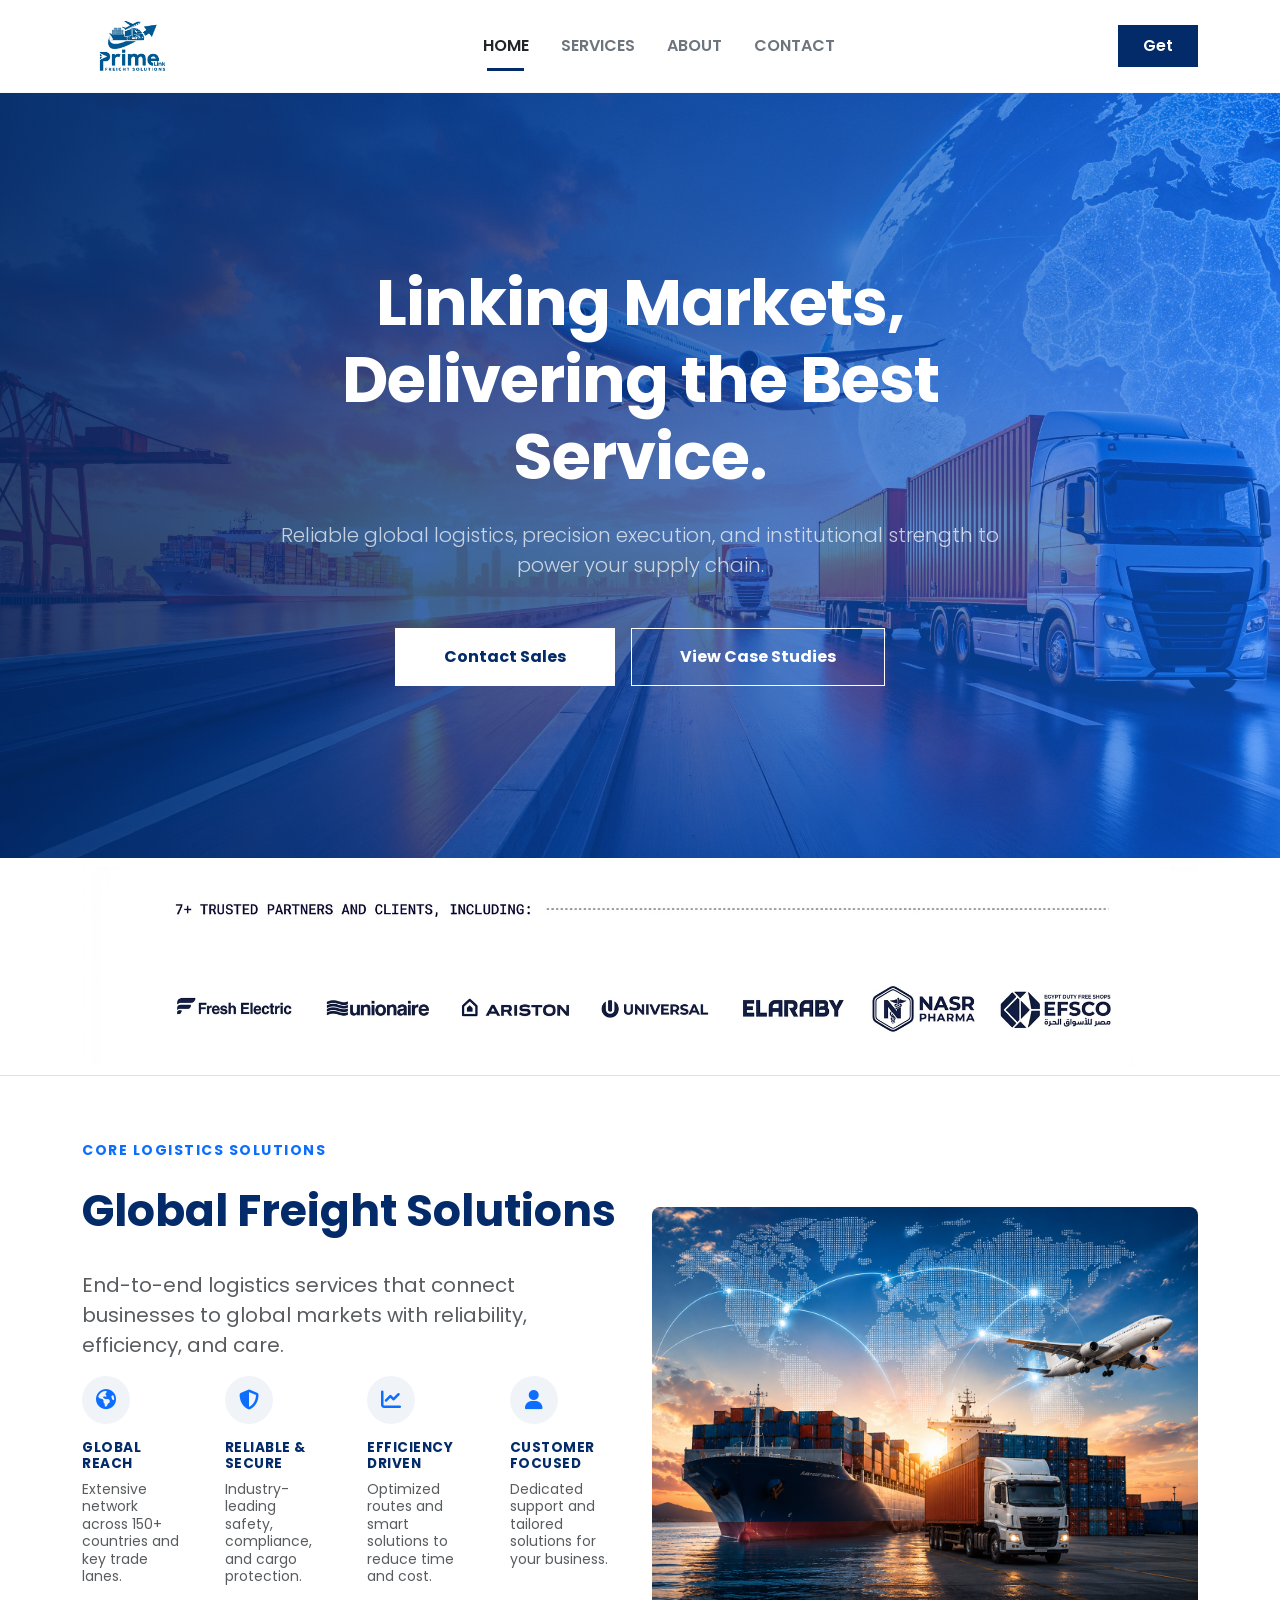
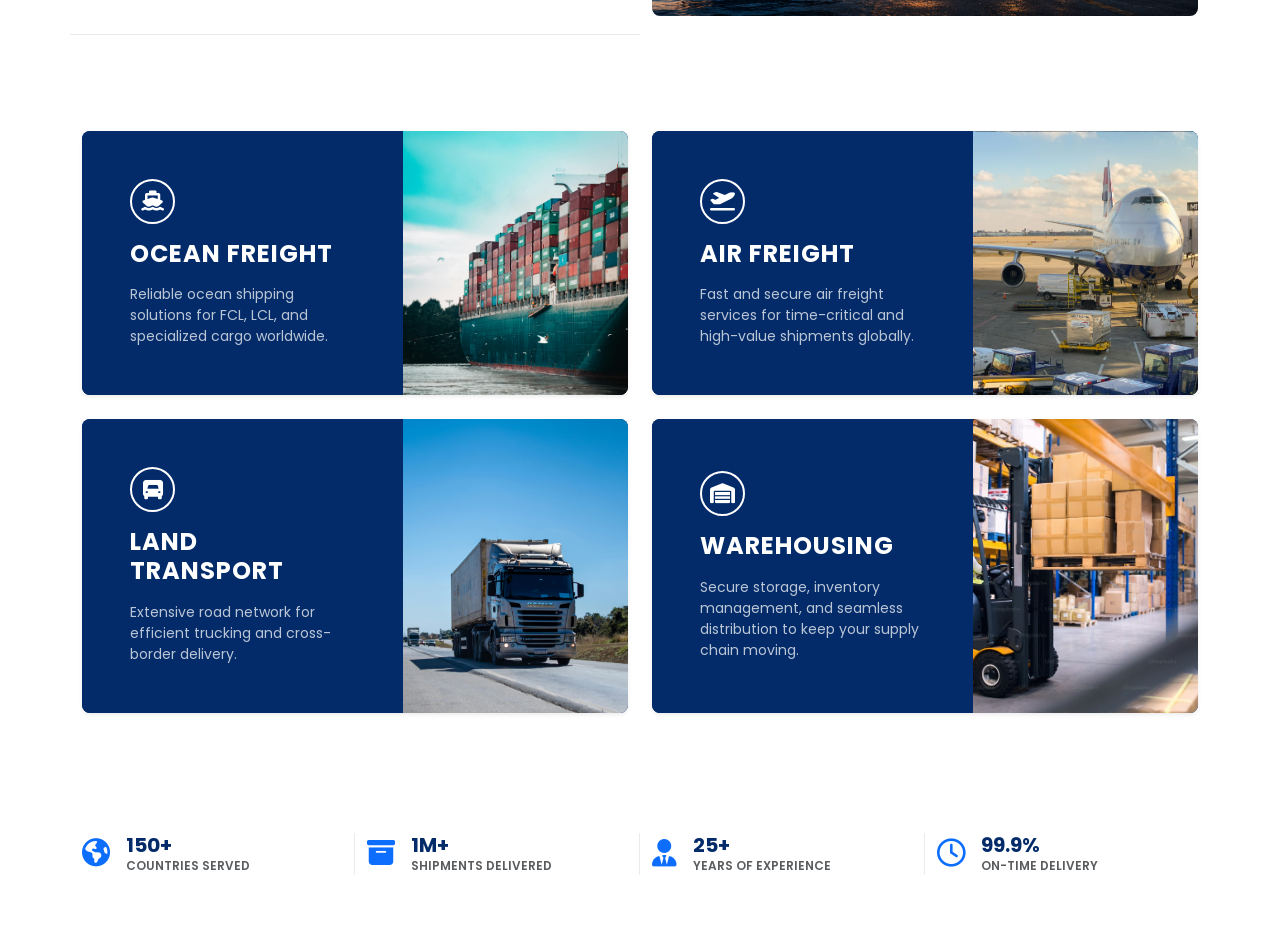
==== en/index.html @ d00c3ffa "Initial commit - completed contact form integration" ====
<!doctype html>
<html lang="en">
  <head>
    <!-- 
    =======================================================================
    * PROJECT:     Professional Multi-page Portfolio
    * VERSION:     1.0.0
    * AUTHOR:      Mostafa
    * DESCRIPTION: Home Page (English Version) with Multilingual Setup
    =======================================================================
    -->
    <meta charset="UTF-8" />
    <meta name="viewport" content="width=device-width, initial-scale=1.0" />
    <title>Portfolio | Home</title>

    <!-- THIRD-PARTY CORE CSS STYLESHEETS -->
    <!-- Google Fonts: Poppins (Clean Sans-Serif Typography) -->
    <link
      href="https://fonts.googleapis.com/css2?family=Poppins:wght@300;400;600;700&display=swap"
      rel="stylesheet"
    />
    <!-- Font Awesome Icons (Scalable Vector Icons) -->
    <link
      rel="stylesheet"
      href="https://cdnjs.cloudflare.com/ajax/libs/font-awesome/6.5.1/css/all.min.css"
    />
    <!-- Bootstrap 5 Compiled CSS (Local Production File) -->
    <link rel="stylesheet" href="../css/bootstrap.min.css" />

    <!-- CUSTOM USER-DEFINED STYLESHEETS -->
    <!-- Primary Global Stylesheet (LTR Layouts) -->
    <link rel="stylesheet" href="../css/style.css" />

    <!-- PAGE-SPECIFIC CRITICAL INLINE STYLES -->
    <style>
      body {
        font-family: "Poppins", sans-serif;
        background-color: #f8f9fa;
      }
    </style>
  </head>
  <body>
    <!-- ==========================================
         START: GLOBAL NAVIGATION BAR
         Features: Sticky-top, Responsive, Dark Theme
         ========================================== -->
    <nav
      class="navbar navbar-expand-lg navbar-light bg-white sticky-top py-3 border-bottom border-light"
    >
      <div class="container">
        <a
          class="navbar-brand fw-bold text-dark d-flex align-items-center"
          href="index.html"
        >
          <img
            src="../assets/images/Logo RGB.jpg.jpeg"
            alt=""
            class="img-fluid"
            style="height: 50px"
          />
        </a>

        <button
          class="navbar-toggler"
          type="button"
          data-bs-toggle="collapse"
          data-bs-target="#mainNavbar"
          aria-controls="mainNavbar"
          aria-expanded="false"
          aria-label="Toggle navigation"
        >
          <span class="navbar-toggler-icon"></span>
        </button>

        <div class="collapse navbar-collapse" id="mainNavbar">
          <ul class="navbar-nav mx-auto mb-2 mb-lg-0 gap-lg-3">
            <li class="nav-item">
              <a
                class="nav-link active fw-semibold text-uppercase text-dark position-relative"
                href="index.html"
                >Home</a
              >
            </li>
            <li class="nav-item">
              <a
                class="nav-link fw-semibold text-uppercase text-secondary"
                href="services.html"
                >Services</a
              >
            </li>
            <li class="nav-item">
              <a
                class="nav-link fw-semibold text-uppercase text-secondary"
                href="about.html"
                >About</a
              >
            </li>
            <li class="nav-item">
              <a
                class="nav-link fw-semibold text-uppercase text-secondary"
                href="contact.html"
                >Contact</a
              >
            </li>
          </ul>
          <div class="d-flex">
            <a
              href="contact.html"
              class="btn btn-primary-dark px-4 py-2 rounded-0 text-white fw-semibold"
              >Get</a
            >
          </div>
        </div>
      </div>
    </nav>
    <header
      class="hero-banner d-flex align-items-center text-center text-white position-relative"
    >
      <div
        class="hero-overlay position-absolute top-0 start-0 w-100 h-100"
      ></div>

      <div class="container position-relative z-1">
        <div class="row justify-content-center">
          <div class="col-xl-9 col-lg-10">
            <h1 class="display-3 fw-bold tracking-tight mb-4 text-white">
              Linking Markets,<br />Delivering the Best Service.
            </h1>
            <p class="lead mb-5 px-md-5 text-light opacity-75 fs-5">
              Reliable global logistics, precision execution, and institutional
              strength to power your supply chain.
            </p>
            <div class="d-flex justify-content-center gap-3 flex-wrap">
              <a
                href="contact.html"
                class="btn btn-white px-5 py-3 rounded-0 fw-bold"
                >Contact Sales</a
              >
              <a
                href="services.html"
                class="btn btn-outline-white px-5 py-3 rounded-0 fw-bold"
                >View Case Studies</a
              >
            </div>
          </div>
        </div>
      </div>
    </header>

    <!-- ==========================================
         END: GLOBAL NAVIGATION BAR
         ========================================== -->

    <!-- ==========================================
         START: HERO MAIN SECTION
         Placeholder for Hero Banner Configuration
         ========================================== -->
    <section class="stats-section bg-white py-2 border-bottom">
      <div class="container text-center">
        <img src="../assets/images/partners.png" alt="" class="img-fluid" />
      </div>
    </section>

    <!-- ==========================================
         END: HERO MAIN SECTION
         ========================================== -->

    <!-- ==========================================
         START: CORE SERVICES HIGHLIGHT SECTION
         Structure: Icon + Title + Description
        ========================================== -->

    <section class="services-section py-5 bg-white">
      <div class="container py-3">
        <div class="row align-items-center g-4 mb-5">
          <div class="col-lg-6">
            <div class="row g-3 mb-3">
              <span
                class="text-primary fw-bold text-uppercase tracking-wider small d-block mb-2"
                style="letter-spacing: 1.5px"
                >Core Logistics Solutions</span
              >
              <h2
                class="display-5 fw-bold text-dark-blue mb-3"
                style="font-size: 2.75rem"
              >
                Global Freight Solutions
              </h2>
              <p class="text-muted mb-0 fs-5 lh-base" style="max-width: 90%">
                End-to-end logistics services that connect businesses to global
                markets with reliability, efficiency, and care.
              </p>
            </div>
            <div class="row g-4 mb-5 pb-5 border-bottom border-light-subtle">
              <div class="col-xl-3 col-md-6">
                <div
                  class="feature-item d-flex flex-column align-items-center text-center align-items-sm-start text-sm-start pe-xl-3"
                >
                  <div
                    class="feature-icon-wrap mb-3 d-flex align-items-center justify-content-center rounded-circle bg-light-blue"
                  >
                    <i class="fa-solid fa-earth-americas text-primary fs-5"></i>
                  </div>
                  <h6
                    class="fw-bold text-dark-blue text-uppercase mb-2"
                    style="letter-spacing: 0.5px; font-size: 0.85rem"
                  >
                    Global Reach
                  </h6>
                  <p class="text-muted small mb-0 lh-sm">
                    Extensive network across 150+ countries and key trade lanes.
                  </p>
                </div>
              </div>
              <div class="col-xl-3 col-md-6">
                <div
                  class="feature-item d-flex flex-column align-items-center text-center align-items-sm-start text-sm-start pe-xl-3"
                >
                  <div
                    class="feature-icon-wrap mb-3 d-flex align-items-center justify-content-center rounded-circle bg-light-blue"
                  >
                    <i class="fa-solid fa-shield-halved text-primary fs-5"></i>
                  </div>
                  <h6
                    class="fw-bold text-dark-blue text-uppercase mb-2"
                    style="letter-spacing: 0.5px; font-size: 0.85rem"
                  >
                    Reliable & Secure
                  </h6>
                  <p class="text-muted small mb-0 lh-sm">
                    Industry-leading safety, compliance, and cargo protection.
                  </p>
                </div>
              </div>
              <div class="col-xl-3 col-md-6">
                <div
                  class="feature-item d-flex flex-column align-items-center text-center align-items-sm-start text-sm-start pe-xl-3"
                >
                  <div
                    class="feature-icon-wrap mb-3 d-flex align-items-center justify-content-center rounded-circle bg-light-blue"
                  >
                    <i class="fa-solid fa-chart-line text-primary fs-5"></i>
                  </div>
                  <h6
                    class="fw-bold text-dark-blue text-uppercase mb-2"
                    style="letter-spacing: 0.5px; font-size: 0.85rem"
                  >
                    Efficiency Driven
                  </h6>
                  <p class="text-muted small mb-0 lh-sm">
                    Optimized routes and smart solutions to reduce time and
                    cost.
                  </p>
                </div>
              </div>
              <div class="col-xl-3 col-md-6">
                <div
                  class="feature-item d-flex flex-column align-items-center text-center align-items-sm-start text-sm-start"
                >
                  <div
                    class="feature-icon-wrap mb-3 d-flex align-items-center justify-content-center rounded-circle bg-light-blue"
                  >
                    <i class="fa-solid fa-user text-primary fs-5"></i>
                  </div>
                  <h6
                    class="fw-bold text-dark-blue text-uppercase mb-2"
                    style="letter-spacing: 0.5px; font-size: 0.85rem"
                  >
                    Customer Focused
                  </h6>
                  <p class="text-muted small mb-0 lh-sm">
                    Dedicated support and tailored solutions for your business.
                  </p>
                </div>
              </div>
            </div>
          </div>
          <div class="col-lg-6">
            <div class="position-relative text-center text-lg-end">
              <img
                src="../assets/images/global-freight-logistics.png"
                alt="Global Freight Logistics"
                class="img-fluid rounded-3"
              />
            </div>
          </div>
        </div>

        <div class="row g-4">
          <div class="col-lg-6">
            <div
              class="service-panel-card d-flex flex-column flex-md-row rounded-3 overflow-hidden shadow-sm h-100"
            >
              <div
                class="service-panel-info p-4 p-xl-5 text-white d-flex flex-column justify-content-center position-relative"
              >
                <div
                  class="service-panel-icon mb-3 d-flex align-items-center justify-content-center rounded-circle border border-white border-2"
                >
                  <i class="fa-solid fa-ship fs-5"></i>
                </div>
                <h4 class="fw-bold text-uppercase mb-3 tracking-wide">
                  Ocean Freight
                </h4>
                <p class="text-light opacity-75 small mb-0">
                  Reliable ocean shipping solutions for FCL, LCL, and
                  specialized cargo worldwide.
                </p>
              </div>
              <div
                class="service-panel-img"
                style="
                  background-image: url(&quot;../assets/images/ocean-freight-bg.jpg&quot;);
                "
              ></div>
            </div>
          </div>

          <div class="col-lg-6">
            <div
              class="service-panel-card d-flex flex-column flex-md-row rounded-3 overflow-hidden shadow-sm h-100"
            >
              <div
                class="service-panel-info p-4 p-xl-5 text-white d-flex flex-column justify-content-center position-relative"
              >
                <div
                  class="service-panel-icon mb-3 d-flex align-items-center justify-content-center rounded-circle border border-white border-2"
                >
                  <i class="fa-solid fa-plane-departure fs-5"></i>
                </div>
                <h4 class="fw-bold text-uppercase mb-3 tracking-wide">
                  Air Freight
                </h4>
                <p class="text-light opacity-75 small mb-0">
                  Fast and secure air freight services for time-critical and
                  high-value shipments globally.
                </p>
              </div>
              <div
                class="service-panel-img"
                style="
                  background-image: url(&quot;../assets/images/air-freight-bg.jpg&quot;);
                "
              ></div>
            </div>
          </div>

          <div class="col-lg-6">
            <div
              class="service-panel-card d-flex flex-column flex-md-row rounded-3 overflow-hidden shadow-sm h-100"
            >
              <div
                class="service-panel-info p-4 p-xl-5 text-white d-flex flex-column justify-content-center position-relative"
              >
                <div
                  class="service-panel-icon mb-3 d-flex align-items-center justify-content-center rounded-circle border border-white border-2"
                >
                  <i class="fa-solid fa-truck-front fs-5"></i>
                </div>
                <h4 class="fw-bold text-uppercase mb-3 tracking-wide">
                  Land Transport
                </h4>
                <p class="text-light opacity-75 small mb-0">
                  Extensive road network for efficient trucking and cross-border
                  delivery.
                </p>
              </div>
              <div
                class="service-panel-img"
                style="
                  background-image: url(&quot;../assets/images/land-transport-bg.jpg&quot;);
                "
              ></div>
            </div>
          </div>

          <div class="col-lg-6">
            <div
              class="service-panel-card d-flex flex-column flex-md-row rounded-3 overflow-hidden shadow-sm h-100"
            >
              <div
                class="service-panel-info p-4 p-xl-5 text-white d-flex flex-column justify-content-center position-relative"
              >
                <div
                  class="service-panel-icon mb-3 d-flex align-items-center justify-content-center rounded-circle border border-white border-2"
                >
                  <i class="fa-solid fa-warehouse fs-5"></i>
                </div>
                <h4 class="fw-bold text-uppercase mb-3 tracking-wide">
                  Warehousing
                </h4>
                <p class="text-light opacity-75 small mb-0">
                  Secure storage, inventory management, and seamless
                  distribution to keep your supply chain moving.
                </p>
              </div>
              <div
                class="service-panel-img"
                style="
                  background-image: url(&quot;../assets/images/warehouse-bg.jpg&quot;);
                "
              ></div>
            </div>
          </div>
        </div>
        <div
          class="row g-4 justify-content-between align-items-center text-center text-md-start mt-5 pt-5"
        >
          <div
            class="col-xl-3 col-md-6 d-md-flex align-items-center gap-3 justify-content-center justify-content-xl-start bottom-stat-col"
          >
            <div class="stat-icon text-primary fs-3 mb-2 mb-md-0">
              <i class="fa-solid fa-earth-americas"></i>
            </div>
            <div>
              <h4 class="fw-bold text-dark-blue mb-0 fs-5">150+</h4>
              <p
                class="text-uppercase text-muted small fw-semibold tracking-wider mb-0"
                style="font-size: 0.75rem"
              >
                Countries Served
              </p>
            </div>
          </div>

          <div
            class="col-xl-3 col-md-6 d-md-flex align-items-center gap-3 justify-content-center justify-content-xl-start bottom-stat-col"
          >
            <div class="stat-icon text-primary fs-3 mb-2 mb-md-0">
              <i class="fa-solid fa-box-archive"></i>
            </div>
            <div>
              <h4 class="fw-bold text-dark-blue mb-0 fs-5">1M+</h4>
              <p
                class="text-uppercase text-muted small fw-semibold tracking-wider mb-0"
                style="font-size: 0.75rem"
              >
                Shipments Delivered
              </p>
            </div>
          </div>

          <div
            class="col-xl-3 col-md-6 d-md-flex align-items-center gap-3 justify-content-center justify-content-xl-start bottom-stat-col"
          >
            <div class="stat-icon text-primary fs-3 mb-2 mb-md-0">
              <i class="fa-solid fa-user-tie"></i>
            </div>
            <div>
              <h4 class="fw-bold text-dark-blue mb-0 fs-5">25+</h4>
              <p
                class="text-uppercase text-muted small fw-semibold tracking-wider mb-0"
                style="font-size: 0.75rem"
              >
                Years of Experience
              </p>
            </div>
          </div>

          <div
            class="col-xl-3 col-md-6 d-md-flex align-items-center gap-3 justify-content-center justify-content-xl-start"
          >
            <div class="stat-icon text-primary fs-3 mb-2 mb-md-0">
              <i class="fa-regular fa-clock"></i>
            </div>
            <div>
              <h4 class="fw-bold text-dark-blue mb-0 fs-5">99.9%</h4>
              <p
                class="text-uppercase text-muted small fw-semibold tracking-wider mb-0"
                style="font-size: 0.75rem"
              >
                On-Time Delivery
              </p>
            </div>
          </div>
        </div>
      </div>
    </section>
    <!-- ==========================================
         END: CORE SERVICES HIGHLIGHT SECTION
         ========================================== -->

    <!-- ==========================================
         START: GLOBAL SCRIPTS ATTACHMENT
         Placed at bottom to optimize DOM load speed
         ========================================== -->
    <!-- Bootstrap 5 Compiled Bundle JS (Includes Popper Core) -->
    <script src="../js/bootstrap.bundle.min.js"></script>
    <!-- Custom Application Javascript Execution File -->
    <script src="../js/main.js"></script>
    <!-- ==========================================
         END: GLOBAL SCRIPTS ATTACHMENT
         ========================================== -->
  </body>
</html>
---- css/style.css ----
/* =========================================================================
   * PREMIUM CORPORATE GLOBAL STYLESHEET
   * APPLICATION: Logistics & Freight Digital Interface
   * ARCHITECT:   Mostafa
   * VERSION:     1.0.0
   * TYPE:        Cascading Style Sheets (LTR Core)
   ========================================================================= */

/* -------------------------------------------------------------------------
   1. GLOBAL ARCHITECTURE VARIABLES & DESIGN TOKENS
   ------------------------------------------------------------------------- */
:root {
    /* Brand Identity Color Tokens */
    --brand-dark-blue: #032b69;      /* Primary institutional corporate shade */
    --brand-primary-blue: #0d6efd;   /* Dynamic interaction blue color */
    
    /* Global Transition Presets for Interactive Elements */
    --transition-base: all 0.3s ease-in-out;
}

/* -------------------------------------------------------------------------
   2. GLOBAL ROUTING OVERRIDES & BODY PRESETS
   ------------------------------------------------------------------------- */
body {
    background-color: #f4f6f9;       /* Light gray base surface layer */
    color: #333333;                  /* High contrast body text layout */
}

/* -------------------------------------------------------------------------
   3. GLOBAL NAVIGATION HEADER EXTENSIONS
   ------------------------------------------------------------------------- */
/* Active Page Indicator Underline Layer */
.navbar-nav .nav-link.active::after {
    content: '';
    position: absolute;
    width: 60%;
    height: 3px;
    background-color: var(--brand-dark-blue);
    bottom: -5px;
    left: 20%;
}

/* Custom Institutional Action Button State */
.btn-primary-dark {
    background-color: var(--brand-dark-blue);
    border: 1px solid var(--brand-dark-blue);
    transition: var(--transition-base);
}
.btn-primary-dark:hover {
    background-color: #021c44;
    color: #ffffff;
}

/* -------------------------------------------------------------------------
   4. HERO BANNER CONFIGURATION UTILITIES
   ------------------------------------------------------------------------- */
.hero-banner {
    min-height: 85vh;
    background: url('../assets/images/hero-bg.jpg') no-repeat center center/cover;
    background-attachment: fixed;    /* Parallax visual movement preset */
}

/* Background Opacity Gradient Layer */
.hero-overlay {
    background: linear-gradient(to right, rgba(3, 43, 105, 0.85), rgba(13, 110, 253, 0.6));
    z-index: 0;
}

/* Dense Typography Line-Height Utility */
.tracking-tight {
    letter-spacing: -1px;
}

/* Sharp Corporate Dynamic Button Overrides */
.btn-white {
    background-color: #ffffff;
    color: var(--brand-dark-blue);
    border: 1px solid #ffffff;
    transition: var(--transition-base);
}
.btn-white:hover {
    background-color: transparent;
    color: #ffffff;
    border: 1px solid #ffffff;
}

.btn-outline-white {
    background-color: transparent;
    color: #ffffff;
    border: 1px solid #ffffff;
    transition: var(--transition-base);
}
.btn-outline-white:hover {
    background-color: #ffffff;
    color: var(--brand-dark-blue);
}

/* -------------------------------------------------------------------------
   5. CORE SERVICES & SOLUTIONS SECTION STRUCTURAL DESIGN
   ------------------------------------------------------------------------- */
/* Text tracking definitions */
.small-tracking {
    letter-spacing: 0.5px;
    font-size: 0.85rem;
}

/* Soft Decorative Circular Background for Core Features */
.bg-light-blue {
    background-color: #f0f4f9;
}

/* Micro-interaction Container for Vector Assets */
.feature-icon-wrap {
    width: 48px;
    height: 48px;
    border: none;
    transition: var(--transition-base);
}

/* Feature Component Interactive States */
.feature-item:hover .bg-light-blue {
    background-color: var(--brand-primary-blue);
}
.feature-item:hover .feature-icon-wrap i {
    color: #ffffff !important;
}

/* Palette Specific Branding Layer */
.text-dark-blue {
    color: var(--brand-dark-blue);
}

/* -------------------------------------------------------------------------
   6. SPLIT CARDS ARCHITECTURE LAYOUT
   ------------------------------------------------------------------------- */
/* Asymmetric Flexbox Dashboard Panel */
.service-panel-card {
    background-color: var(--brand-dark-blue);
    min-height: 240px;
    transition: var(--transition-base);
}

/* Content Container Metadata Layer */
.service-panel-info {
    flex: 1;
    background-color: var(--brand-dark-blue);
}

/* Asymmetric Background Image Asset Engine */
.service-panel-img {
    flex: 1;
    background-size: cover;
    background-position: center;
    min-height: 200px;              /* Fallback preset layer for viewports */
}

/* Interactive Card Vector Presets */
.service-panel-icon {
    width: 45px;
    height: 45px;
}

.tracking-wide {
    letter-spacing: 1px;
}

/* Card Micro-interaction Elevation Translate Animations */
.service-panel-card:hover {
    transform: translateY(-5px);
    box-shadow: 0 1rem 3rem rgba(3, 43, 105, 0.15) !important;
}

/* -------------------------------------------------------------------------
   7. PERFORMANCE METRICS DIVIDER ARCHITECTURE
   ------------------------------------------------------------------------- */
.bottom-stats-bar {
    background-color: #ffffff;
}

/* Responsive Desktop Column Separator System */
@media (min-width: 1200px) {
    .bottom-stat-col {
        border-right: 1px solid #e9ecef;
        padding-right: 2rem;
    }
}

/* Dynamic Performance Counter Vector Asset Color Match */
.stat-icon i {
    color: var(--brand-primary-blue);
}

/* =========================================================================
   * END OF LOGISTICS STYLE IMPLEMENTATION LAYER
   ========================================================================= */


   /* =========================================================================
   * SERVICES MAIN SECTION STYLE SHEET
   * APPLICATION: About Us Interface Settings
   * ARCHITECT:   Mostafa
   ========================================================================= */

/* -------------------------------------------------------------------------
   1. HERO BANNER REINFORCEMENTS
   ------------------------------------------------------------------------- */
.about-hero {
    background-size: cover;
    background-position: center !important;
}

/* -------------------------------------------------------------------------
   2. CORE FEATURES COMPONENT OVERRIDES
   ------------------------------------------------------------------------- */
.bg-light-blue {
    background-color: #f0f4f9;
}

.value-icon-wrap {
    width: 60px;
    height: 60px;
    transition: all 0.3s ease-in-out;
}

/* Micro-interaction Styles on Hover Trigger */
.value-card-col:hover .bg-light-blue {
    background-color: #0d6efd !important; /* Maps dynamic interaction blue color */
}

.value-card-col:hover .value-icon-wrap i {
    color: #ffffff !important;
}

/* -------------------------------------------------------------------------
   3. CORPORATE QUOTE BLOCK PRESETS
   ------------------------------------------------------------------------- */
.quote-banner-bar {
    background-color: #032b69; /* Institutional corporate dark blue */
}

/* Responsive Structural Desktop Thin Layout Grid Separator */
@media (min-width: 768px) {
    .border-start-md {
        border-left: 1px solid #e9ecef !important;
    }
}
/* =========================================================================
   * DETAILED SERVICES INTERFACE STYLE SHEET
   * APPLICATION: Custom UI Component Enhancements
   * ARCHITECT:   Mostafa
   ========================================================================= */

/* 1. HERO GRAPHIC EXTRA CONFIG */
.services-hero {
    background-color: #f8f9fa !important;
}

/* 2. SERVICES CARD DETAILED LAYOUT */
.service-detailed-card {
    transition: all 0.3s ease-in-out;
    background-color: #fdfdfd;
}

/* Floating Icon Placement Override */
.service-floating-icon {
    width: 46px;
    height: 46px;
    bottom: -23px;
    left: 25px;
    border: 2px solid #ffffff;
    z-index: 3;
    transition: all 0.3s ease-in-out;
}

/* Text Accent Line Style Under Service Title */
.card-title-line::after {
    content: '';
    position: absolute;
    bottom: 0;
    left: 0;
    width: 30px;
    height: 2.5px;
    background-color: #0d6efd; /* Brand primary blue */
}

/* Mini Dot Bullet List Optimization */
.service-bullet-list li {
    margin-bottom: 8px;
    display: flex;
    align-items: center;
}
.service-bullet-list li i {
    font-size: 6px !important; /* Forces ultra-small micro dot layout */
}

/* Hover Zoom & Card Lift Animation Curve */
.service-detailed-card:hover {
    transform: translateY(-6px);
    box-shadow: 0 1rem 2.5rem rgba(3, 43, 105, 0.12) !important;
}
.service-detailed-card:hover .service-floating-icon {
    background-color: #0d6efd !important; /* Icon shifts to light blue on card focus */
}

/* 3. BOTTOM STATS COUNTER BAR COMPONENTS */
.stat-icon-box {
    width: 45px;
    height: 45px;
    flex-shrink: 0;
}

/* Responsive Grid Vertical Thin Separator Systems */
@media (min-width: 992px) {
    .border-end-lg {
        border-right: 1px solid #dee2e6 !important;
    }
}
/* =========================================================================
   * DETAILED CONTACT US INTERFACE STYLE SHEET - UPDATED V2
   * APPLICATION: Custom Brand Layout & Alignment Fixes
   * ARCHITECT:   Mostafa
   ========================================================================= */

/* 1. HERO REINFORCEMENT SETTINGS */
.contact-hero {

    background: url('https://picsum.photos/id/11/1920/600') no-repeat center center;
    background-size: cover !important;
    background-position: center !important;
    min-height: 450px;
}

/* 2. CORE SYSTEM INTERACTION OVERRIDES */
.text-dark-blue {
    color: #032b69 !important;
}

.bg-form-light {
    background-color: #f8fafd !important;
}

.btn-dark-blue {
    background-color: #032b69 !important;
    border: none !important;
    transition: all 0.25s ease-in-out;
}

.btn-dark-blue:hover {
    background-color: #0d6efd !important;
}


.contact-circle-icon {
    width: 40px !important;
    height: 40px !important;
    background-color: #032b69 !important; 
    color: #ffffff !important;
    border-radius: 50% !important;
    display: inline-block;
    text-align: center;
    line-height: 40px; 
    flex-shrink: 0;
    box-shadow: 0 4px 10px rgba(3, 43, 105, 0.15);
}

.contact-circle-icon i {
    color: #ffffff !important;
    font-size: 0.95rem !important;
    vertical-align: middle;
}

.contact-interface-block .d-flex {
    margin-bottom: 1.5rem !important;
}

/*(Form Fields) */
.contact-panel-form .form-control {
    background-color: #ffffff !important;
    border: 1px solid #e2e8f0 !important;
    padding: 0.75rem 1rem !important;
    font-size: 0.85rem !important;
    border-radius: 6px !important;
    color: #334155 !important;
}

.contact-panel-form .form-control::placeholder {
    color: #94a3b8 !important;
}

.contact-panel-form .form-control:focus {
    border-color: #0d6efd !important;
    box-shadow: 0 0 0 3px rgba(13, 110, 253, 0.1) !important;
    outline: none !important;
}

/* 3. BRAND ADAPTIVE UTILITIES SIDEBAR PANEL OVERRIDES */
.corporate-brand-card {
    background: linear-gradient(135deg, #032b69 0%, #021a3f 100%) !important;
    padding: 3rem !important;
    min-height: 400px;
}


.contact-grid-mask {
    background-image: radial-gradient(rgba(255, 255, 255, 0.15) 1px, transparent 1px) !important;
    background-size: 16px 16px !important;
}

/* 4. COUNTER BAR FIXES */
.stat-icon-box {
    width: 45px;
    height: 45px;
    background-color: #0d6efd !important;
    border-radius: 50%;
    display: inline-block;
    text-align: center;
    line-height: 45px;
}

.stat-icon-box i {
    color: #ffffff !important;
}


@media (min-width: 992px) {
    .border-end-lg {
        border-right: 1px solid #dee2e6 !important;
    }
}
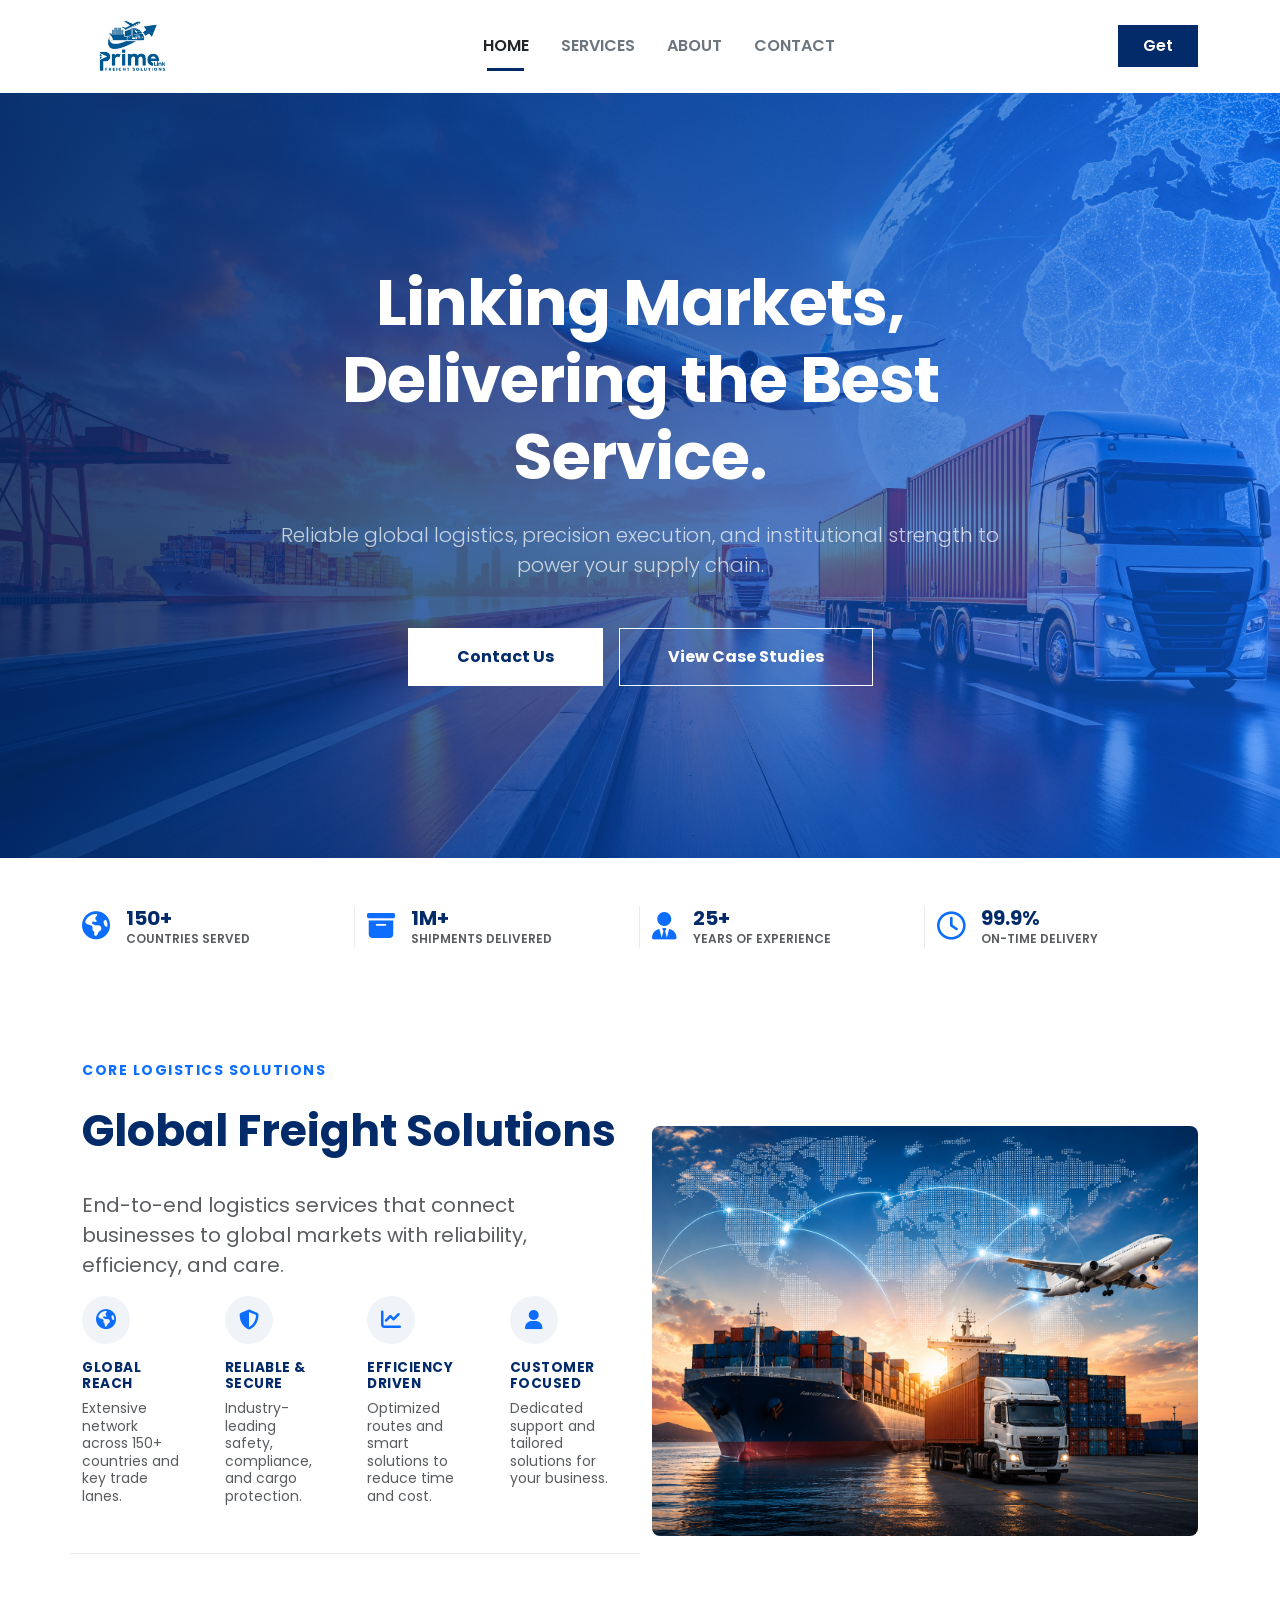
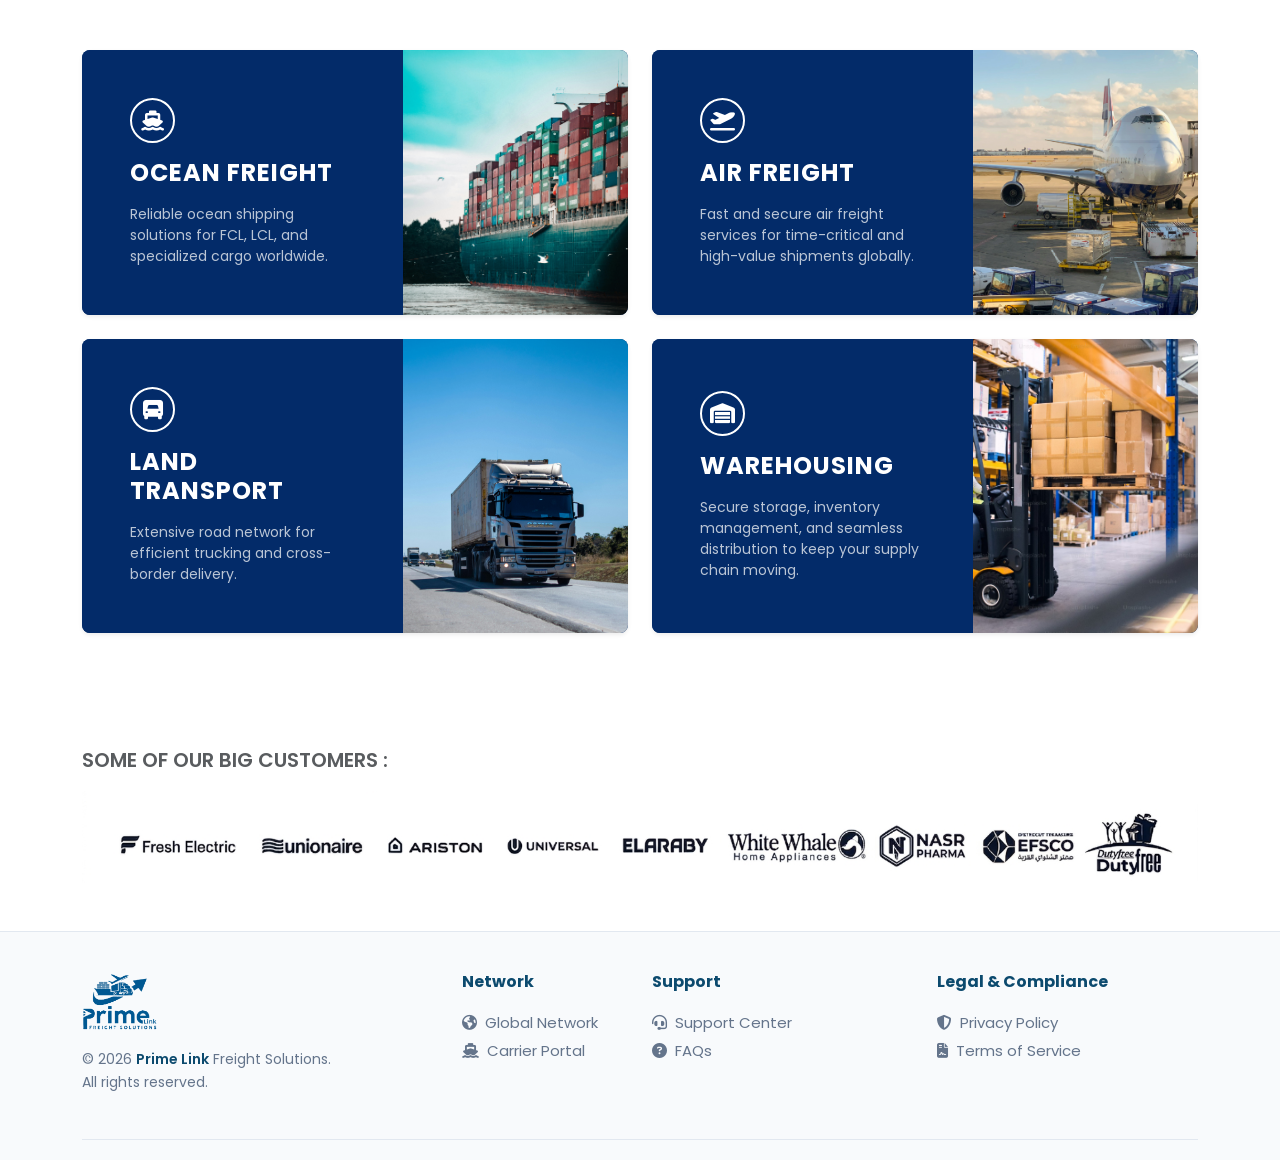
==== commit bb155ae7: "feat: add global footer, update layout image and email contact link" ====
--- a/en/index.html
+++ b/en/index.html
@@ -113,6 +113,13 @@
         </div>
       </div>
     </nav>
+        <!-- ==========================================
+         END: GLOBAL NAVIGATION BAR
+         ========================================== -->
+    <!-- ==========================================
+          START: HERO MAIN SECTION
+          Structure: Full-Width Background Image + Overlay + Centered Content
+          ========================================== -->  
     <header
       class="hero-banner d-flex align-items-center text-center text-white position-relative"
     >
@@ -134,7 +141,7 @@
               <a
                 href="contact.html"
                 class="btn btn-white px-5 py-3 rounded-0 fw-bold"
-                >Contact Sales</a
+                >Contact Us</a
               >
               <a
                 href="services.html"
@@ -147,17 +154,79 @@
       </div>
     </header>
 
-    <!-- ==========================================
-         END: GLOBAL NAVIGATION BAR
-         ========================================== -->
-
-    <!-- ==========================================
-         START: HERO MAIN SECTION
-         Placeholder for Hero Banner Configuration
-         ========================================== -->
-    <section class="stats-section bg-white py-2 border-bottom">
+    <section class="stats-section bg-white">
       <div class="container text-center">
-        <img src="../assets/images/partners.png" alt="" class="img-fluid" />
+        <div
+          class="row g-4  justify-content-between align-items-center text-center text-md-start  py-5"
+        >
+          <div
+            class="col-xl-3 col-md-6 d-md-flex align-items-center gap-3 justify-content-center justify-content-xl-start bottom-stat-col"
+          >
+            <div class="stat-icon text-primary fs-3 mb-2 mb-md-0">
+              <i class="fa-solid fa-earth-americas"></i>
+            </div>
+            <div>
+              <h4 class="fw-bold text-dark-blue mb-0 fs-5">150+</h4>
+              <p
+                class="text-uppercase text-muted small fw-semibold tracking-wider mb-0"
+                style="font-size: 0.75rem"
+              >
+                Countries Served
+              </p>
+            </div>
+          </div>
+
+          <div
+            class="col-xl-3 col-md-6 d-md-flex align-items-center gap-3 justify-content-center justify-content-xl-start bottom-stat-col"
+          >
+            <div class="stat-icon text-primary fs-3 mb-2 mb-md-0">
+              <i class="fa-solid fa-box-archive"></i>
+            </div>
+            <div>
+              <h4 class="fw-bold text-dark-blue mb-0 fs-5">1M+</h4>
+              <p
+                class="text-uppercase text-muted small fw-semibold tracking-wider mb-0"
+                style="font-size: 0.75rem"
+              >
+                Shipments Delivered
+              </p>
+            </div>
+          </div>
+
+          <div
+            class="col-xl-3 col-md-6 d-md-flex align-items-center gap-3 justify-content-center justify-content-xl-start bottom-stat-col"
+          >
+            <div class="stat-icon text-primary fs-3 mb-2 mb-md-0">
+              <i class="fa-solid fa-user-tie"></i>
+            </div>
+            <div>
+              <h4 class="fw-bold text-dark-blue mb-0 fs-5">25+</h4>
+              <p
+                class="text-uppercase text-muted small fw-semibold tracking-wider mb-0"
+                style="font-size: 0.75rem"
+              >
+                Years of Experience
+              </p>
+            </div>
+          </div>
+
+          <div
+            class="col-xl-3 col-md-6 d-md-flex align-items-center gap-3 justify-content-center justify-content-xl-start"
+          >
+            <div class="stat-icon text-primary fs-3 mb-2 mb-md-0">
+              <i class="fa-regular fa-clock"></i>
+            </div>
+            <div>
+              <h4 class="fw-bold text-dark-blue mb-0 fs-5">99.9%</h4>
+              <p
+                class="text-uppercase text-muted small fw-semibold tracking-wider mb-0"
+                style="font-size: 0.75rem"
+              >
+                On-Time Delivery
+              </p>
+            </div>
+          </div>
+        </div>
       </div>
     </section>
 
@@ -403,83 +472,104 @@
             </div>
           </div>
         </div>
-        <div
-          class="row g-4 justify-content-between align-items-center text-center text-md-start mt-5 pt-5"
-        >
-          <div
-            class="col-xl-3 col-md-6 d-md-flex align-items-center gap-3 justify-content-center justify-content-xl-start bottom-stat-col"
-          >
-            <div class="stat-icon text-primary fs-3 mb-2 mb-md-0">
-              <i class="fa-solid fa-earth-americas"></i>
-            </div>
-            <div>
-              <h4 class="fw-bold text-dark-blue mb-0 fs-5">150+</h4>
-              <p
-                class="text-uppercase text-muted small fw-semibold tracking-wider mb-0"
-                style="font-size: 0.75rem"
-              >
-                Countries Served
+      </div>
+      <div class="container text-center mt-5 pt-5">
+        <p class="text-uppercase text-start text-muted small fw-semibold  " style="font-size: 1.25rem"> 
+          Some Of Our Big Customers :
+        </p>
+
+         <img src="../assets/images/partners (2).png" alt="" class="img-fluid" />
+      </div>
+ 
+    </section>
+    <!-- ==========================================
+         END: CORE SERVICES HIGHLIGHT SECTION
+         ========================================== -->
+
+    <!-- ==========================================
+         START: GLOBAL FOOTER CONFIGURATION
+         Structure: 4 Columns (Brand, Network, Support, Legal)
+        ========================================== -->
+
+    <footer class="main-footer">
+      <div class="container">
+        <div class="row gy-4">
+          <div class="col-lg-4 col-md-6">
+            <div class="footer-brand">
+              <img
+                src="../assets/images/logo_footer.png"
+                alt="Prime Link Logo"
+                class="footer-logo mb-3"
+              />
+              <p class="copyright-text">
+                &copy; 2026 <span class="highlight">Prime Link</span> Freight
+                Solutions.<br />
+                All rights reserved.
               </p>
             </div>
           </div>
 
-          <div
-            class="col-xl-3 col-md-6 d-md-flex align-items-center gap-3 justify-content-center justify-content-xl-start bottom-stat-col"
-          >
-            <div class="stat-icon text-primary fs-3 mb-2 mb-md-0">
-              <i class="fa-solid fa-box-archive"></i>
-            </div>
-            <div>
-              <h4 class="fw-bold text-dark-blue mb-0 fs-5">1M+</h4>
-              <p
-                class="text-uppercase text-muted small fw-semibold tracking-wider mb-0"
-                style="font-size: 0.75rem"
-              >
-                Shipments Delivered
-              </p>
-            </div>
-          </div>
-
-          <div
-            class="col-xl-3 col-md-6 d-md-flex align-items-center gap-3 justify-content-center justify-content-xl-start bottom-stat-col"
-          >
-            <div class="stat-icon text-primary fs-3 mb-2 mb-md-0">
-              <i class="fa-solid fa-user-tie"></i>
-            </div>
-            <div>
-              <h4 class="fw-bold text-dark-blue mb-0 fs-5">25+</h4>
-              <p
-                class="text-uppercase text-muted small fw-semibold tracking-wider mb-0"
-                style="font-size: 0.75rem"
-              >
-                Years of Experience
-              </p>
-            </div>
-          </div>
-
-          <div
-            class="col-xl-3 col-md-6 d-md-flex align-items-center gap-3 justify-content-center justify-content-xl-start"
-          >
-            <div class="stat-icon text-primary fs-3 mb-2 mb-md-0">
-              <i class="fa-regular fa-clock"></i>
-            </div>
-            <div>
-              <h4 class="fw-bold text-dark-blue mb-0 fs-5">99.9%</h4>
-              <p
-                class="text-uppercase text-muted small fw-semibold tracking-wider mb-0"
-                style="font-size: 0.75rem"
-              >
-                On-Time Delivery
-              </p>
-            </div>
+          <div class="col-lg-2 col-md-6">
+            <h5 class="footer-heading">Network</h5>
+            <ul class="footer-links list-unstyled">
+              <li>
+                <a href="#"
+                  ><i class="fa-solid fa-earth-americas me-2"></i>Global
+                  Network</a
+                >
+              </li>
+              <li>
+                <a href="#"
+                  ><i class="fa-solid fa-ship me-2"></i>Carrier Portal</a
+                >
+              </li>
+            </ul>
+          </div>
+
+          <div class="col-lg-3 col-md-6">
+            <h5 class="footer-heading">Support</h5>
+            <ul class="footer-links list-unstyled">
+              <li>
+                <a href="#"
+                  ><i class="fa-solid fa-headset me-2"></i>Support Center</a
+                >
+              </li>
+              <li>
+                <a href="#"
+                  ><i class="fa-solid fa-circle-question me-2"></i>FAQs</a
+                >
+              </li>
+            </ul>
+          </div>
+
+          <div class="col-lg-3 col-md-6">
+            <h5 class="footer-heading">Legal & Compliance</h5>
+            <ul class="footer-links list-unstyled">
+              <li>
+                <a href="#"
+                  ><i class="fa-solid fa-shield-halved me-2"></i>Privacy
+                  Policy</a
+                >
+              </li>
+              <li>
+                <a href="#"
+                  ><i class="fa-solid fa-file-contract me-2"></i>Terms of
+                  Service</a
+                >
+              </li>
+            </ul>
           </div>
         </div>
+
+        <hr class="footer-divider" />
+
+        <div class="footer-bottom text-center"></div>
       </div>
-    </section>
-    <!-- ==========================================
-         END: CORE SERVICES HIGHLIGHT SECTION
-         ========================================== -->
-
+    </footer>
+
+    <!-- ==========================================
+         END: GLOBAL FOOTER
+         ========================================== -->
     <!-- ==========================================
          START: GLOBAL SCRIPTS ATTACHMENT
          Placed at bottom to optimize DOM load speed
--- a/css/style.css
+++ b/css/style.css
@@ -127,7 +127,7 @@
 
 /* Palette Specific Branding Layer */
 .text-dark-blue {
-    color: var(--brand-dark-blue);
+    color: var(--brand-dark-blue) !important;
 }
 
 /* -------------------------------------------------------------------------
@@ -174,7 +174,7 @@
    7. PERFORMANCE METRICS DIVIDER ARCHITECTURE
    ------------------------------------------------------------------------- */
 .bottom-stats-bar {
-    background-color: #ffffff;
+    background-color: #3333ff;
 }
 
 /* Responsive Desktop Column Separator System */
@@ -191,31 +191,16 @@
 }
 
 /* =========================================================================
-   * END OF LOGISTICS STYLE IMPLEMENTATION LAYER
+   * ABOUT & CORE VALUES STYLE SHEET
    ========================================================================= */
 
-
-   /* =========================================================================
-   * SERVICES MAIN SECTION STYLE SHEET
-   * APPLICATION: About Us Interface Settings
-   * ARCHITECT:   Mostafa
-   ========================================================================= */
-
-/* -------------------------------------------------------------------------
-   1. HERO BANNER REINFORCEMENTS
-   ------------------------------------------------------------------------- */
+/* 1. HERO BANNER REINFORCEMENTS */
 .about-hero {
     background-size: cover;
     background-position: center !important;
 }
 
-/* -------------------------------------------------------------------------
-   2. CORE FEATURES COMPONENT OVERRIDES
-   ------------------------------------------------------------------------- */
-.bg-light-blue {
-    background-color: #f0f4f9;
-}
-
+/* 2. CORE FEATURES COMPONENT OVERRIDES */
 .value-icon-wrap {
     width: 60px;
     height: 60px;
@@ -231,9 +216,7 @@
     color: #ffffff !important;
 }
 
-/* -------------------------------------------------------------------------
-   3. CORPORATE QUOTE BLOCK PRESETS
-   ------------------------------------------------------------------------- */
+/* 3. CORPORATE QUOTE BLOCK PRESETS */
 .quote-banner-bar {
     background-color: #032b69; /* Institutional corporate dark blue */
 }
@@ -244,6 +227,7 @@
         border-left: 1px solid #e9ecef !important;
     }
 }
+
 /* =========================================================================
    * DETAILED SERVICES INTERFACE STYLE SHEET
    * APPLICATION: Custom UI Component Enhancements
@@ -306,7 +290,16 @@
 .stat-icon-box {
     width: 45px;
     height: 45px;
+    background-color: #0d6efd !important;
+    border-radius: 50%;
+    display: inline-block;
+    text-align: center;
+    line-height: 45px;
     flex-shrink: 0;
+}
+
+.stat-icon-box i {
+    color: #ffffff !important;
 }
 
 /* Responsive Grid Vertical Thin Separator Systems */
@@ -315,15 +308,15 @@
         border-right: 1px solid #dee2e6 !important;
     }
 }
+
 /* =========================================================================
-   * DETAILED CONTACT US INTERFACE STYLE SHEET - UPDATED V2
+   * DETAILED CONTACT US INTERFACE STYLE SHEET
    * APPLICATION: Custom Brand Layout & Alignment Fixes
    * ARCHITECT:   Mostafa
    ========================================================================= */
 
 /* 1. HERO REINFORCEMENT SETTINGS */
 .contact-hero {
-
     background: url('https://picsum.photos/id/11/1920/600') no-repeat center center;
     background-size: cover !important;
     background-position: center !important;
@@ -331,10 +324,6 @@
 }
 
 /* 2. CORE SYSTEM INTERACTION OVERRIDES */
-.text-dark-blue {
-    color: #032b69 !important;
-}
-
 .bg-form-light {
     background-color: #f8fafd !important;
 }
@@ -348,7 +337,6 @@
 .btn-dark-blue:hover {
     background-color: #0d6efd !important;
 }
-
 
 .contact-circle-icon {
     width: 40px !important;
@@ -373,7 +361,7 @@
     margin-bottom: 1.5rem !important;
 }
 
-/*(Form Fields) */
+/* Form Fields Styling */
 .contact-panel-form .form-control {
     background-color: #ffffff !important;
     border: 1px solid #e2e8f0 !important;
@@ -400,30 +388,75 @@
     min-height: 400px;
 }
 
-
 .contact-grid-mask {
     background-image: radial-gradient(rgba(255, 255, 255, 0.15) 1px, transparent 1px) !important;
     background-size: 16px 16px !important;
 }
 
-/* 4. COUNTER BAR FIXES */
-.stat-icon-box {
-    width: 45px;
-    height: 45px;
-    background-color: #0d6efd !important;
-    border-radius: 50%;
-    display: inline-block;
-    text-align: center;
-    line-height: 45px;
-}
-
-.stat-icon-box i {
-    color: #ffffff !important;
-}
-
-
-@media (min-width: 992px) {
-    .border-end-lg {
-        border-right: 1px solid #dee2e6 !important;
-    }
+/* =========================================================================
+   * MAIN FOOTER CONTAINER COMPONENT
+   ========================================================================= */
+.main-footer {
+    background-color: #f8fafc; /* Light off-white background from the design image */
+    padding: 40px 0 10px 0;
+    border-top: 1px solid #e2e8f0; /* Soft top border line */
+}
+
+.footer-logo {
+    max-height: 60px; /* Aligns the branding logo scale proportionally */
+    display: block;
+}
+
+/* Headings: Network, Support, Legal */
+.footer-heading {
+    color: #0c4a6e; /* Deep ocean navy blue from the design headers */
+    font-size: 16px;
+    font-weight: 700;
+    margin-bottom: 20px;
+}
+
+.footer-links li {
+    margin-bottom: 4px;
+}
+
+/* Styling the icons and links text color */
+.footer-links a {
+    color: #64748b; /* Soft slate gray from the design layout */
+    text-decoration: none;
+    font-size: 15px;
+    transition: color 0.2s ease-in-out;
+}
+
+/* Subtle icon alignment inside the link */
+.footer-links a i {
+    color: #64748b; /* Icons match the exact text color */
+    transition: all 0.5s ease;
+}
+
+/* Darker blue color feedback on user hover */
+.footer-links a:hover,
+.footer-links a:hover i {
+    color: #0c4a6e; 
+    padding-left: 5px;
+}
+
+/* Copyright text and alignment */
+.copyright-text {
+    font-size: 14px;
+    color: #64748b; /* Matching the soft legal text color */
+    line-height: 1.6;
+    margin-top: 15px;
+}
+
+/* Keeping your highlight span clean and integrated */
+.copyright-text .highlight {
+    color: #0c4a6e;
+    font-weight: 600;
+}
+
+/* Softening your existing divider to blend with the light theme */
+.footer-divider {
+    border-top: 1px solid #e2e8f0;
+    margin: 30px 0 10px 0;
+    opacity: 1;
 }
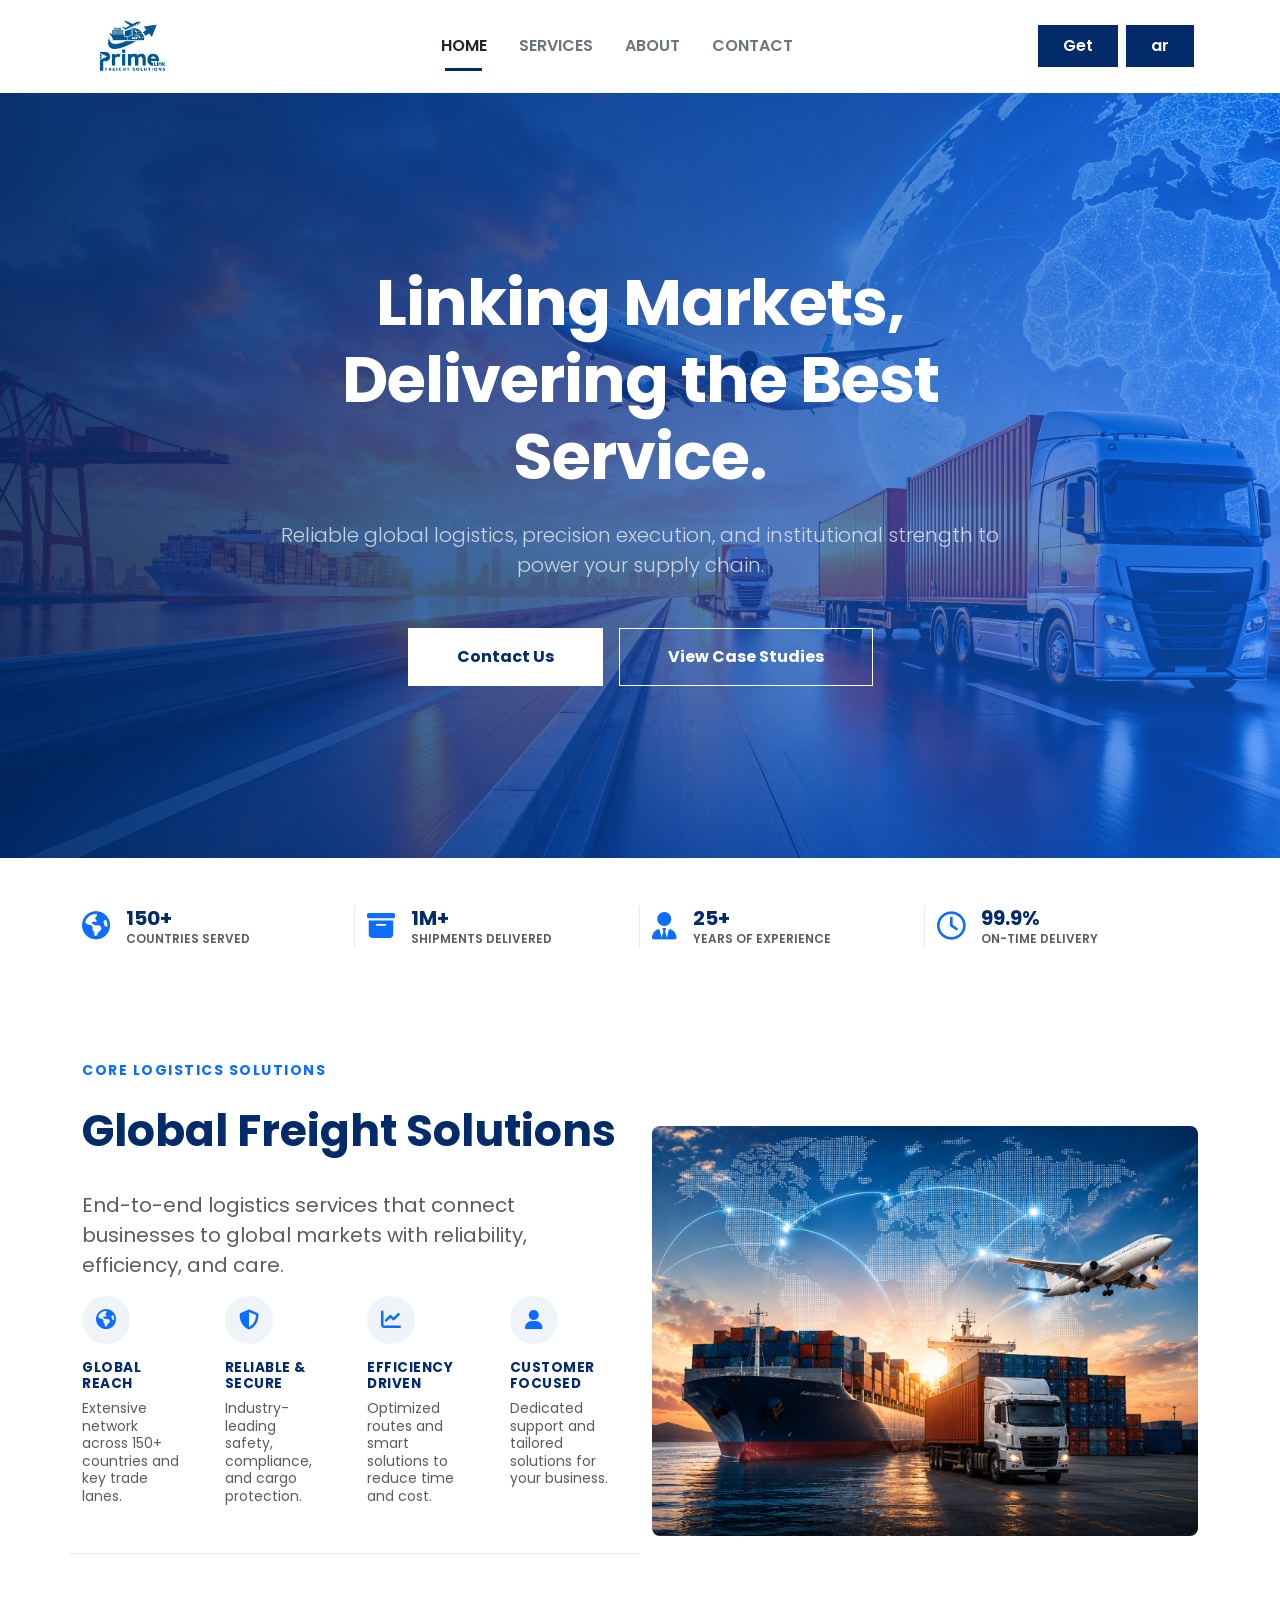
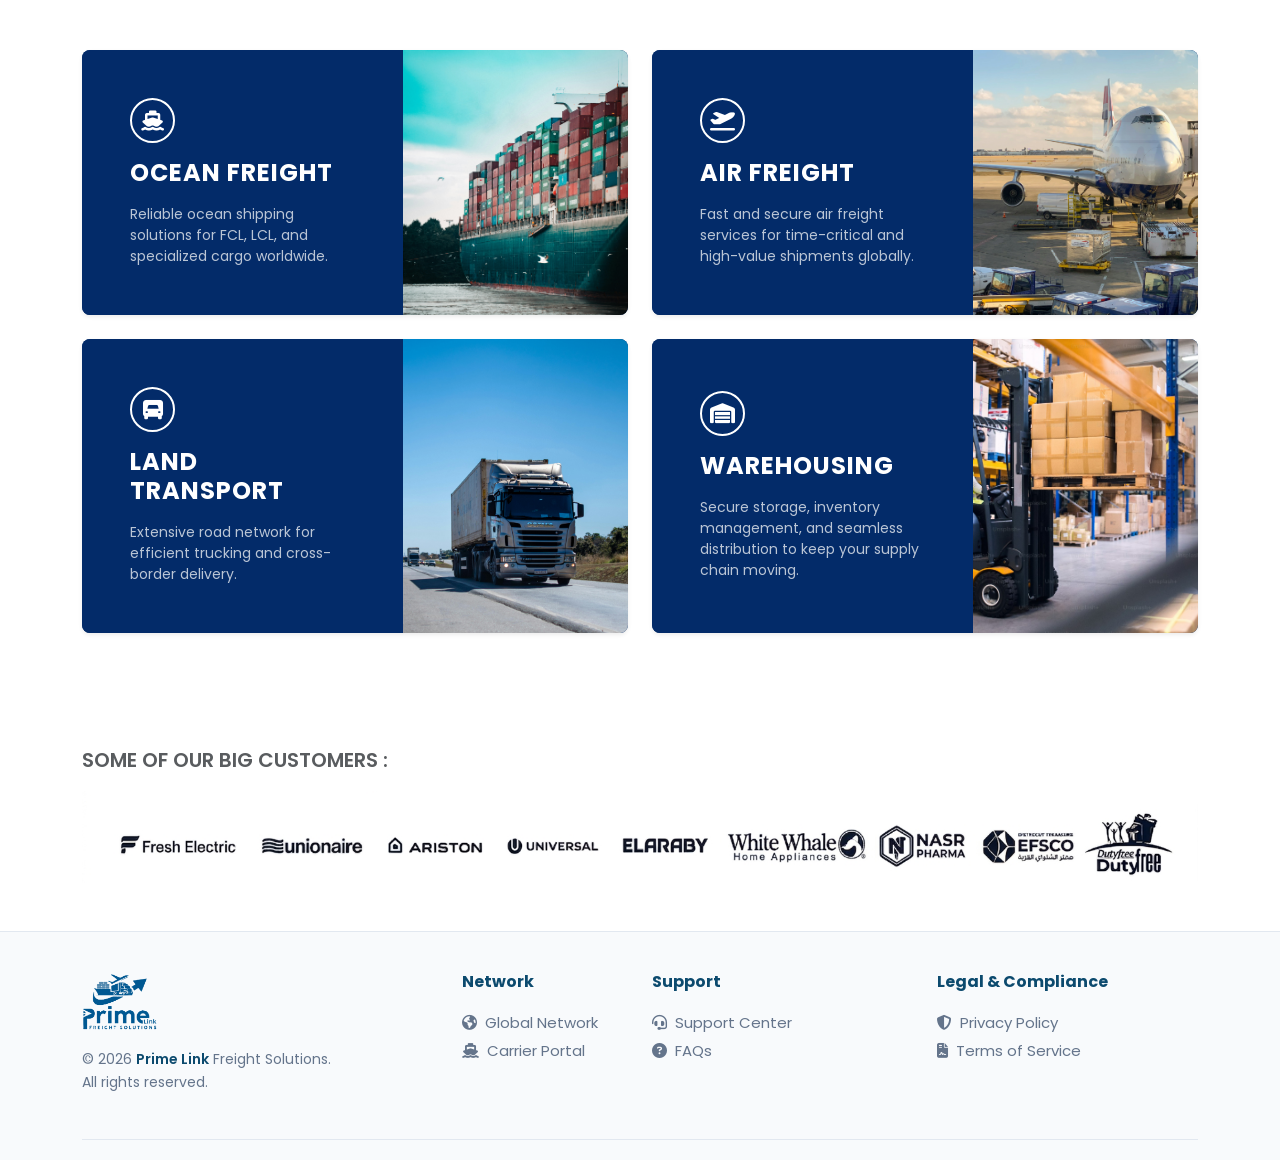
==== commit d735b2b1: "Add files via upload" ====
--- a/en/index.html
+++ b/en/index.html
@@ -1,585 +1,605 @@
-<!doctype html>
-<html lang="en">
-  <head>
-    <!-- 
-    =======================================================================
-    * PROJECT:     Professional Multi-page Portfolio
-    * VERSION:     1.0.0
-    * AUTHOR:      Mostafa
-    * DESCRIPTION: Home Page (English Version) with Multilingual Setup
-    =======================================================================
-    -->
-    <meta charset="UTF-8" />
-    <meta name="viewport" content="width=device-width, initial-scale=1.0" />
-    <title>Portfolio | Home</title>
-
-    <!-- THIRD-PARTY CORE CSS STYLESHEETS -->
-    <!-- Google Fonts: Poppins (Clean Sans-Serif Typography) -->
-    <link
-      href="https://fonts.googleapis.com/css2?family=Poppins:wght@300;400;600;700&display=swap"
-      rel="stylesheet"
-    />
-    <!-- Font Awesome Icons (Scalable Vector Icons) -->
-    <link
-      rel="stylesheet"
-      href="https://cdnjs.cloudflare.com/ajax/libs/font-awesome/6.5.1/css/all.min.css"
-    />
-    <!-- Bootstrap 5 Compiled CSS (Local Production File) -->
-    <link rel="stylesheet" href="../css/bootstrap.min.css" />
-
-    <!-- CUSTOM USER-DEFINED STYLESHEETS -->
-    <!-- Primary Global Stylesheet (LTR Layouts) -->
-    <link rel="stylesheet" href="../css/style.css" />
-
-    <!-- PAGE-SPECIFIC CRITICAL INLINE STYLES -->
-    <style>
-      body {
-        font-family: "Poppins", sans-serif;
-        background-color: #f8f9fa;
-      }
-    </style>
-  </head>
-  <body>
-    <!-- ==========================================
-         START: GLOBAL NAVIGATION BAR
-         Features: Sticky-top, Responsive, Dark Theme
-         ========================================== -->
-    <nav
-      class="navbar navbar-expand-lg navbar-light bg-white sticky-top py-3 border-bottom border-light"
-    >
-      <div class="container">
-        <a
-          class="navbar-brand fw-bold text-dark d-flex align-items-center"
-          href="index.html"
-        >
-          <img
-            src="../assets/images/Logo RGB.jpg.jpeg"
-            alt=""
-            class="img-fluid"
-            style="height: 50px"
-          />
-        </a>
-
-        <button
-          class="navbar-toggler"
-          type="button"
-          data-bs-toggle="collapse"
-          data-bs-target="#mainNavbar"
-          aria-controls="mainNavbar"
-          aria-expanded="false"
-          aria-label="Toggle navigation"
-        >
-          <span class="navbar-toggler-icon"></span>
-        </button>
-
-        <div class="collapse navbar-collapse" id="mainNavbar">
-          <ul class="navbar-nav mx-auto mb-2 mb-lg-0 gap-lg-3">
-            <li class="nav-item">
-              <a
-                class="nav-link active fw-semibold text-uppercase text-dark position-relative"
-                href="index.html"
-                >Home</a
-              >
-            </li>
-            <li class="nav-item">
-              <a
-                class="nav-link fw-semibold text-uppercase text-secondary"
-                href="services.html"
-                >Services</a
-              >
-            </li>
-            <li class="nav-item">
-              <a
-                class="nav-link fw-semibold text-uppercase text-secondary"
-                href="about.html"
-                >About</a
-              >
-            </li>
-            <li class="nav-item">
-              <a
-                class="nav-link fw-semibold text-uppercase text-secondary"
-                href="contact.html"
-                >Contact</a
-              >
-            </li>
-          </ul>
-          <div class="d-flex">
-            <a
-              href="contact.html"
-              class="btn btn-primary-dark px-4 py-2 rounded-0 text-white fw-semibold"
-              >Get</a
-            >
-          </div>
-        </div>
-      </div>
-    </nav>
-        <!-- ==========================================
-         END: GLOBAL NAVIGATION BAR
-         ========================================== -->
-    <!-- ==========================================
-          START: HERO MAIN SECTION
-          Structure: Full-Width Background Image + Overlay + Centered Content
-          ========================================== -->  
-    <header
-      class="hero-banner d-flex align-items-center text-center text-white position-relative"
-    >
-      <div
-        class="hero-overlay position-absolute top-0 start-0 w-100 h-100"
-      ></div>
-
-      <div class="container position-relative z-1">
-        <div class="row justify-content-center">
-          <div class="col-xl-9 col-lg-10">
-            <h1 class="display-3 fw-bold tracking-tight mb-4 text-white">
-              Linking Markets,<br />Delivering the Best Service.
-            </h1>
-            <p class="lead mb-5 px-md-5 text-light opacity-75 fs-5">
-              Reliable global logistics, precision execution, and institutional
-              strength to power your supply chain.
-            </p>
-            <div class="d-flex justify-content-center gap-3 flex-wrap">
-              <a
-                href="contact.html"
-                class="btn btn-white px-5 py-3 rounded-0 fw-bold"
-                >Contact Us</a
-              >
-              <a
-                href="services.html"
-                class="btn btn-outline-white px-5 py-3 rounded-0 fw-bold"
-                >View Case Studies</a
-              >
-            </div>
-          </div>
-        </div>
-      </div>
-    </header>
-
-    <section class="stats-section bg-white">
-      <div class="container text-center">
-        <div
-          class="row g-4  justify-content-between align-items-center text-center text-md-start  py-5"
-        >
-          <div
-            class="col-xl-3 col-md-6 d-md-flex align-items-center gap-3 justify-content-center justify-content-xl-start bottom-stat-col"
-          >
-            <div class="stat-icon text-primary fs-3 mb-2 mb-md-0">
-              <i class="fa-solid fa-earth-americas"></i>
-            </div>
-            <div>
-              <h4 class="fw-bold text-dark-blue mb-0 fs-5">150+</h4>
-              <p
-                class="text-uppercase text-muted small fw-semibold tracking-wider mb-0"
-                style="font-size: 0.75rem"
-              >
-                Countries Served
-              </p>
-            </div>
-          </div>
-
-          <div
-            class="col-xl-3 col-md-6 d-md-flex align-items-center gap-3 justify-content-center justify-content-xl-start bottom-stat-col"
-          >
-            <div class="stat-icon text-primary fs-3 mb-2 mb-md-0">
-              <i class="fa-solid fa-box-archive"></i>
-            </div>
-            <div>
-              <h4 class="fw-bold text-dark-blue mb-0 fs-5">1M+</h4>
-              <p
-                class="text-uppercase text-muted small fw-semibold tracking-wider mb-0"
-                style="font-size: 0.75rem"
-              >
-                Shipments Delivered
-              </p>
-            </div>
-          </div>
-
-          <div
-            class="col-xl-3 col-md-6 d-md-flex align-items-center gap-3 justify-content-center justify-content-xl-start bottom-stat-col"
-          >
-            <div class="stat-icon text-primary fs-3 mb-2 mb-md-0">
-              <i class="fa-solid fa-user-tie"></i>
-            </div>
-            <div>
-              <h4 class="fw-bold text-dark-blue mb-0 fs-5">25+</h4>
-              <p
-                class="text-uppercase text-muted small fw-semibold tracking-wider mb-0"
-                style="font-size: 0.75rem"
-              >
-                Years of Experience
-              </p>
-            </div>
-          </div>
-
-          <div
-            class="col-xl-3 col-md-6 d-md-flex align-items-center gap-3 justify-content-center justify-content-xl-start"
-          >
-            <div class="stat-icon text-primary fs-3 mb-2 mb-md-0">
-              <i class="fa-regular fa-clock"></i>
-            </div>
-            <div>
-              <h4 class="fw-bold text-dark-blue mb-0 fs-5">99.9%</h4>
-              <p
-                class="text-uppercase text-muted small fw-semibold tracking-wider mb-0"
-                style="font-size: 0.75rem"
-              >
-                On-Time Delivery
-              </p>
-            </div>
-          </div>
-        </div>
-      </div>
-    </section>
-
-    <!-- ==========================================
-         END: HERO MAIN SECTION
-         ========================================== -->
-
-    <!-- ==========================================
-         START: CORE SERVICES HIGHLIGHT SECTION
-         Structure: Icon + Title + Description
-        ========================================== -->
-
-    <section class="services-section py-5 bg-white">
-      <div class="container py-3">
-        <div class="row align-items-center g-4 mb-5">
-          <div class="col-lg-6">
-            <div class="row g-3 mb-3">
-              <span
-                class="text-primary fw-bold text-uppercase tracking-wider small d-block mb-2"
-                style="letter-spacing: 1.5px"
-                >Core Logistics Solutions</span
-              >
-              <h2
-                class="display-5 fw-bold text-dark-blue mb-3"
-                style="font-size: 2.75rem"
-              >
-                Global Freight Solutions
-              </h2>
-              <p class="text-muted mb-0 fs-5 lh-base" style="max-width: 90%">
-                End-to-end logistics services that connect businesses to global
-                markets with reliability, efficiency, and care.
-              </p>
-            </div>
-            <div class="row g-4 mb-5 pb-5 border-bottom border-light-subtle">
-              <div class="col-xl-3 col-md-6">
-                <div
-                  class="feature-item d-flex flex-column align-items-center text-center align-items-sm-start text-sm-start pe-xl-3"
-                >
-                  <div
-                    class="feature-icon-wrap mb-3 d-flex align-items-center justify-content-center rounded-circle bg-light-blue"
-                  >
-                    <i class="fa-solid fa-earth-americas text-primary fs-5"></i>
-                  </div>
-                  <h6
-                    class="fw-bold text-dark-blue text-uppercase mb-2"
-                    style="letter-spacing: 0.5px; font-size: 0.85rem"
-                  >
-                    Global Reach
-                  </h6>
-                  <p class="text-muted small mb-0 lh-sm">
-                    Extensive network across 150+ countries and key trade lanes.
-                  </p>
-                </div>
-              </div>
-              <div class="col-xl-3 col-md-6">
-                <div
-                  class="feature-item d-flex flex-column align-items-center text-center align-items-sm-start text-sm-start pe-xl-3"
-                >
-                  <div
-                    class="feature-icon-wrap mb-3 d-flex align-items-center justify-content-center rounded-circle bg-light-blue"
-                  >
-                    <i class="fa-solid fa-shield-halved text-primary fs-5"></i>
-                  </div>
-                  <h6
-                    class="fw-bold text-dark-blue text-uppercase mb-2"
-                    style="letter-spacing: 0.5px; font-size: 0.85rem"
-                  >
-                    Reliable & Secure
-                  </h6>
-                  <p class="text-muted small mb-0 lh-sm">
-                    Industry-leading safety, compliance, and cargo protection.
-                  </p>
-                </div>
-              </div>
-              <div class="col-xl-3 col-md-6">
-                <div
-                  class="feature-item d-flex flex-column align-items-center text-center align-items-sm-start text-sm-start pe-xl-3"
-                >
-                  <div
-                    class="feature-icon-wrap mb-3 d-flex align-items-center justify-content-center rounded-circle bg-light-blue"
-                  >
-                    <i class="fa-solid fa-chart-line text-primary fs-5"></i>
-                  </div>
-                  <h6
-                    class="fw-bold text-dark-blue text-uppercase mb-2"
-                    style="letter-spacing: 0.5px; font-size: 0.85rem"
-                  >
-                    Efficiency Driven
-                  </h6>
-                  <p class="text-muted small mb-0 lh-sm">
-                    Optimized routes and smart solutions to reduce time and
-                    cost.
-                  </p>
-                </div>
-              </div>
-              <div class="col-xl-3 col-md-6">
-                <div
-                  class="feature-item d-flex flex-column align-items-center text-center align-items-sm-start text-sm-start"
-                >
-                  <div
-                    class="feature-icon-wrap mb-3 d-flex align-items-center justify-content-center rounded-circle bg-light-blue"
-                  >
-                    <i class="fa-solid fa-user text-primary fs-5"></i>
-                  </div>
-                  <h6
-                    class="fw-bold text-dark-blue text-uppercase mb-2"
-                    style="letter-spacing: 0.5px; font-size: 0.85rem"
-                  >
-                    Customer Focused
-                  </h6>
-                  <p class="text-muted small mb-0 lh-sm">
-                    Dedicated support and tailored solutions for your business.
-                  </p>
-                </div>
-              </div>
-            </div>
-          </div>
-          <div class="col-lg-6">
-            <div class="position-relative text-center text-lg-end">
-              <img
-                src="../assets/images/global-freight-logistics.png"
-                alt="Global Freight Logistics"
-                class="img-fluid rounded-3"
-              />
-            </div>
-          </div>
-        </div>
-
-        <div class="row g-4">
-          <div class="col-lg-6">
-            <div
-              class="service-panel-card d-flex flex-column flex-md-row rounded-3 overflow-hidden shadow-sm h-100"
-            >
-              <div
-                class="service-panel-info p-4 p-xl-5 text-white d-flex flex-column justify-content-center position-relative"
-              >
-                <div
-                  class="service-panel-icon mb-3 d-flex align-items-center justify-content-center rounded-circle border border-white border-2"
-                >
-                  <i class="fa-solid fa-ship fs-5"></i>
-                </div>
-                <h4 class="fw-bold text-uppercase mb-3 tracking-wide">
-                  Ocean Freight
-                </h4>
-                <p class="text-light opacity-75 small mb-0">
-                  Reliable ocean shipping solutions for FCL, LCL, and
-                  specialized cargo worldwide.
-                </p>
-              </div>
-              <div
-                class="service-panel-img"
-                style="
-                  background-image: url(&quot;../assets/images/ocean-freight-bg.jpg&quot;);
-                "
-              ></div>
-            </div>
-          </div>
-
-          <div class="col-lg-6">
-            <div
-              class="service-panel-card d-flex flex-column flex-md-row rounded-3 overflow-hidden shadow-sm h-100"
-            >
-              <div
-                class="service-panel-info p-4 p-xl-5 text-white d-flex flex-column justify-content-center position-relative"
-              >
-                <div
-                  class="service-panel-icon mb-3 d-flex align-items-center justify-content-center rounded-circle border border-white border-2"
-                >
-                  <i class="fa-solid fa-plane-departure fs-5"></i>
-                </div>
-                <h4 class="fw-bold text-uppercase mb-3 tracking-wide">
-                  Air Freight
-                </h4>
-                <p class="text-light opacity-75 small mb-0">
-                  Fast and secure air freight services for time-critical and
-                  high-value shipments globally.
-                </p>
-              </div>
-              <div
-                class="service-panel-img"
-                style="
-                  background-image: url(&quot;../assets/images/air-freight-bg.jpg&quot;);
-                "
-              ></div>
-            </div>
-          </div>
-
-          <div class="col-lg-6">
-            <div
-              class="service-panel-card d-flex flex-column flex-md-row rounded-3 overflow-hidden shadow-sm h-100"
-            >
-              <div
-                class="service-panel-info p-4 p-xl-5 text-white d-flex flex-column justify-content-center position-relative"
-              >
-                <div
-                  class="service-panel-icon mb-3 d-flex align-items-center justify-content-center rounded-circle border border-white border-2"
-                >
-                  <i class="fa-solid fa-truck-front fs-5"></i>
-                </div>
-                <h4 class="fw-bold text-uppercase mb-3 tracking-wide">
-                  Land Transport
-                </h4>
-                <p class="text-light opacity-75 small mb-0">
-                  Extensive road network for efficient trucking and cross-border
-                  delivery.
-                </p>
-              </div>
-              <div
-                class="service-panel-img"
-                style="
-                  background-image: url(&quot;../assets/images/land-transport-bg.jpg&quot;);
-                "
-              ></div>
-            </div>
-          </div>
-
-          <div class="col-lg-6">
-            <div
-              class="service-panel-card d-flex flex-column flex-md-row rounded-3 overflow-hidden shadow-sm h-100"
-            >
-              <div
-                class="service-panel-info p-4 p-xl-5 text-white d-flex flex-column justify-content-center position-relative"
-              >
-                <div
-                  class="service-panel-icon mb-3 d-flex align-items-center justify-content-center rounded-circle border border-white border-2"
-                >
-                  <i class="fa-solid fa-warehouse fs-5"></i>
-                </div>
-                <h4 class="fw-bold text-uppercase mb-3 tracking-wide">
-                  Warehousing
-                </h4>
-                <p class="text-light opacity-75 small mb-0">
-                  Secure storage, inventory management, and seamless
-                  distribution to keep your supply chain moving.
-                </p>
-              </div>
-              <div
-                class="service-panel-img"
-                style="
-                  background-image: url(&quot;../assets/images/warehouse-bg.jpg&quot;);
-                "
-              ></div>
-            </div>
-          </div>
-        </div>
-      </div>
-      <div class="container text-center mt-5 pt-5">
-        <p class="text-uppercase text-start text-muted small fw-semibold  " style="font-size: 1.25rem"> 
-          Some Of Our Big Customers :
-        </p>
-
-         <img src="../assets/images/partners (2).png" alt="" class="img-fluid" />
-      </div>
- 
-    </section>
-    <!-- ==========================================
-         END: CORE SERVICES HIGHLIGHT SECTION
-         ========================================== -->
-
-    <!-- ==========================================
-         START: GLOBAL FOOTER CONFIGURATION
-         Structure: 4 Columns (Brand, Network, Support, Legal)
-        ========================================== -->
-
-    <footer class="main-footer">
-      <div class="container">
-        <div class="row gy-4">
-          <div class="col-lg-4 col-md-6">
-            <div class="footer-brand">
-              <img
-                src="../assets/images/logo_footer.png"
-                alt="Prime Link Logo"
-                class="footer-logo mb-3"
-              />
-              <p class="copyright-text">
-                &copy; 2026 <span class="highlight">Prime Link</span> Freight
-                Solutions.<br />
-                All rights reserved.
-              </p>
-            </div>
-          </div>
-
-          <div class="col-lg-2 col-md-6">
-            <h5 class="footer-heading">Network</h5>
-            <ul class="footer-links list-unstyled">
-              <li>
-                <a href="#"
-                  ><i class="fa-solid fa-earth-americas me-2"></i>Global
-                  Network</a
-                >
-              </li>
-              <li>
-                <a href="#"
-                  ><i class="fa-solid fa-ship me-2"></i>Carrier Portal</a
-                >
-              </li>
-            </ul>
-          </div>
-
-          <div class="col-lg-3 col-md-6">
-            <h5 class="footer-heading">Support</h5>
-            <ul class="footer-links list-unstyled">
-              <li>
-                <a href="#"
-                  ><i class="fa-solid fa-headset me-2"></i>Support Center</a
-                >
-              </li>
-              <li>
-                <a href="#"
-                  ><i class="fa-solid fa-circle-question me-2"></i>FAQs</a
-                >
-              </li>
-            </ul>
-          </div>
-
-          <div class="col-lg-3 col-md-6">
-            <h5 class="footer-heading">Legal & Compliance</h5>
-            <ul class="footer-links list-unstyled">
-              <li>
-                <a href="#"
-                  ><i class="fa-solid fa-shield-halved me-2"></i>Privacy
-                  Policy</a
-                >
-              </li>
-              <li>
-                <a href="#"
-                  ><i class="fa-solid fa-file-contract me-2"></i>Terms of
-                  Service</a
-                >
-              </li>
-            </ul>
-          </div>
-        </div>
-
-        <hr class="footer-divider" />
-
-        <div class="footer-bottom text-center"></div>
-      </div>
-    </footer>
-
-    <!-- ==========================================
-         END: GLOBAL FOOTER
-         ========================================== -->
-    <!-- ==========================================
-         START: GLOBAL SCRIPTS ATTACHMENT
-         Placed at bottom to optimize DOM load speed
-         ========================================== -->
-    <!-- Bootstrap 5 Compiled Bundle JS (Includes Popper Core) -->
-    <script src="../js/bootstrap.bundle.min.js"></script>
-    <!-- Custom Application Javascript Execution File -->
-    <script src="../js/main.js"></script>
-    <!-- ==========================================
-         END: GLOBAL SCRIPTS ATTACHMENT
-         ========================================== -->
-  </body>
-</html>
+<!doctype html>
+<html lang="en">
+  <head>
+    <!-- 
+    =======================================================================
+    * PROJECT:     Logistics & Freight Digital Interface
+    * VERSION:     1.0.0
+    * AUTHOR:      Mostafa Abdel-All
+    * DESCRIPTION: Home Page (English Version) with Multilingual Setup
+    =======================================================================
+    -->
+    <meta charset="UTF-8" />
+    <meta name="viewport" content="width=device-width, initial-scale=1.0" />
+    <meta
+      name="description"
+      content="Freight Forwarding | Logistics Services | Air Freight | Sea Freight | Customs Clearance | Warehousing | supply chain 
+               All international shipping services 
+               Global Shipping Solutions
+               Linking markets with the best service"
+    />
+    <meta
+      name="keywords"
+      content="Freight Forwarding, Logistics Services, Air Freight, Sea Freight, Customs Clearance, Warehousing, supply chain, All international shipping services, Global Shipping Solutions, Linking markets with the best service"
+    />
+    <meta name="author" content="Mostafa Abdel-All" />
+
+    <title>Prime Link</title>
+
+    <!-- THIRD-PARTY CORE CSS STYLESHEETS -->
+    <!-- Google Fonts: Poppins (Clean Sans-Serif Typography) -->
+    <link
+      href="https://fonts.googleapis.com/css2?family=Poppins:wght@300;400;600;700&display=swap"
+      rel="stylesheet"
+    />
+    <!-- Font Awesome Icons (Scalable Vector Icons) -->
+    <link
+      rel="stylesheet"
+      href="https://cdnjs.cloudflare.com/ajax/libs/font-awesome/6.5.1/css/all.min.css"
+    />
+    <!-- Bootstrap 5 Compiled CSS (Local Production File) -->
+    <link rel="stylesheet" href="../css/bootstrap.min.css" />
+
+    <!-- CUSTOM USER-DEFINED STYLESHEETS -->
+    <!-- Primary Global Stylesheet (LTR Layouts) -->
+    <link rel="stylesheet" href="../css/style.css" />
+
+    <!-- PAGE-SPECIFIC CRITICAL INLINE STYLES -->
+    <style>
+      body {
+        font-family: "Poppins", sans-serif;
+        background-color: #f8f9fa;
+      }
+    </style>
+  </head>
+  <body>
+    <!-- ==========================================
+          START: GLOBAL NAVIGATION BAR
+          Features: Sticky-top, Responsive, Dark Theme
+          ========================================== -->
+    <nav
+      class="navbar navbar-expand-lg navbar-light bg-white sticky-top py-3 border-bottom border-light"
+    >
+      <div class="container">
+        <a
+          class="navbar-brand fw-bold text-dark d-flex align-items-center"
+          href="index.html"
+        >
+          <img
+            src="../assets/images/Logo RGB.jpg.jpeg"
+            alt=""
+            class="img-fluid"
+            style="height: 50px"
+          />
+        </a>
+
+        <button
+          class="navbar-toggler"
+          type="button"
+          data-bs-toggle="collapse"
+          data-bs-target="#mainNavbar"
+          aria-controls="mainNavbar"
+          aria-expanded="false"
+          aria-label="Toggle navigation"
+        >
+          <span class="navbar-toggler-icon"></span>
+        </button>
+
+        <div class="collapse navbar-collapse" id="mainNavbar">
+          <ul class="navbar-nav mx-auto mb-2 mb-lg-0 gap-lg-3">
+            <li class="nav-item">
+              <a
+                class="nav-link active fw-semibold text-uppercase text-dark position-relative"
+                href="index.html"
+                >Home</a
+              >
+            </li>
+            <li class="nav-item">
+              <a
+                class="nav-link fw-semibold text-uppercase text-secondary"
+                href="services.html"
+                >Services</a
+              >
+            </li>
+            <li class="nav-item">
+              <a
+                class="nav-link fw-semibold text-uppercase text-secondary"
+                href="about.html"
+                >About</a
+              >
+            </li>
+            <li class="nav-item">
+              <a
+                class="nav-link fw-semibold text-uppercase text-secondary"
+                href="contact.html"
+                >Contact</a
+              >
+            </li>
+          </ul>
+          <div class="d-flex">
+            <a
+              href="contact.html"
+              class="btn btn-primary-dark px-4 py-2 mx-1 rounded-0 text-white fw-semibold"
+              >Get</a
+            >
+            <a
+              href="../ar/index.html"
+              class="btn btn-primary-dark px-4 py-2 mx-1 rounded-0 text-white fw-semibold"
+              >ar</a
+            >
+          </div>
+        </div>
+      </div>
+    </nav>
+    <!-- ==========================================
+          END: GLOBAL NAVIGATION BAR
+          ========================================== -->
+    <!-- ==========================================
+          START: HERO MAIN SECTION
+          Structure: Full-Width Background Image + Overlay + Centered Content
+          ========================================== -->
+    <header
+      class="hero-banner d-flex align-items-center text-center text-white position-relative"
+    >
+      <div
+        class="hero-overlay position-absolute top-0 start-0 w-100 h-100"
+      ></div>
+
+      <div class="container position-relative z-1">
+        <div class="row justify-content-center">
+          <div class="col-xl-9 col-lg-10">
+            <h1 class="display-3 fw-bold tracking-tight mb-4 text-white">
+              Linking Markets,<br />Delivering the Best Service.
+            </h1>
+            <p class="lead mb-5 px-md-5 text-light opacity-75 fs-5">
+              Reliable global logistics, precision execution, and institutional
+              strength to power your supply chain.
+            </p>
+            <div class="d-flex justify-content-center gap-3 flex-wrap">
+              <a
+                href="contact.html"
+                class="btn btn-white px-5 py-3 rounded-0 fw-bold"
+                >Contact Us</a
+              >
+              <a
+                href="services.html"
+                class="btn btn-outline-white px-5 py-3 rounded-0 fw-bold"
+                >View Case Studies</a
+              >
+            </div>
+          </div>
+        </div>
+      </div>
+    </header>
+
+    <section class="stats-section bg-white">
+      <div class="container text-center">
+        <div
+          class="row g-4 justify-content-between align-items-center text-center text-md-start py-5"
+        >
+          <div
+            class="col-xl-3 col-md-6 d-md-flex align-items-center gap-3 justify-content-center justify-content-xl-start bottom-stat-col"
+          >
+            <div class="stat-icon text-primary fs-3 mb-2 mb-md-0">
+              <i class="fa-solid fa-earth-americas"></i>
+            </div>
+            <div>
+              <h4 class="fw-bold text-dark-blue mb-0 fs-5">150+</h4>
+              <p
+                class="text-uppercase text-muted small fw-semibold tracking-wider mb-0"
+                style="font-size: 0.75rem"
+              >
+                Countries Served
+              </p>
+            </div>
+          </div>
+
+          <div
+            class="col-xl-3 col-md-6 d-md-flex align-items-center gap-3 justify-content-center justify-content-xl-start bottom-stat-col"
+          >
+            <div class="stat-icon text-primary fs-3 mb-2 mb-md-0">
+              <i class="fa-solid fa-box-archive"></i>
+            </div>
+            <div>
+              <h4 class="fw-bold text-dark-blue mb-0 fs-5">1M+</h4>
+              <p
+                class="text-uppercase text-muted small fw-semibold tracking-wider mb-0"
+                style="font-size: 0.75rem"
+              >
+                Shipments Delivered
+              </p>
+            </div>
+          </div>
+
+          <div
+            class="col-xl-3 col-md-6 d-md-flex align-items-center gap-3 justify-content-center justify-content-xl-start bottom-stat-col"
+          >
+            <div class="stat-icon text-primary fs-3 mb-2 mb-md-0">
+              <i class="fa-solid fa-user-tie"></i>
+            </div>
+            <div>
+              <h4 class="fw-bold text-dark-blue mb-0 fs-5">25+</h4>
+              <p
+                class="text-uppercase text-muted small fw-semibold tracking-wider mb-0"
+                style="font-size: 0.75rem"
+              >
+                Years of Experience
+              </p>
+            </div>
+          </div>
+
+          <div
+            class="col-xl-3 col-md-6 d-md-flex align-items-center gap-3 justify-content-center justify-content-xl-start"
+          >
+            <div class="stat-icon text-primary fs-3 mb-2 mb-md-0">
+              <i class="fa-regular fa-clock"></i>
+            </div>
+            <div>
+              <h4 class="fw-bold text-dark-blue mb-0 fs-5">99.9%</h4>
+              <p
+                class="text-uppercase text-muted small fw-semibold tracking-wider mb-0"
+                style="font-size: 0.75rem"
+              >
+                On-Time Delivery
+              </p>
+            </div>
+          </div>
+        </div>
+      </div>
+    </section>
+
+    <!-- ==========================================
+          END: HERO MAIN SECTION
+          ========================================== -->
+
+    <!-- ==========================================
+          START: CORE SERVICES HIGHLIGHT SECTION
+          Structure: Icon + Title + Description
+          ========================================== -->
+
+    <section class="services-section py-5 bg-white">
+      <div class="container py-3">
+        <div class="row align-items-center g-4 mb-5">
+          <div class="col-lg-6">
+            <div class="row g-3 mb-3">
+              <span
+                class="text-primary fw-bold text-uppercase tracking-wider small d-block mb-2"
+                style="letter-spacing: 1.5px"
+                >Core Logistics Solutions</span
+              >
+              <h2
+                class="display-5 fw-bold text-dark-blue mb-3"
+                style="font-size: 2.75rem"
+              >
+                Global Freight Solutions
+              </h2>
+              <p class="text-muted mb-0 fs-5 lh-base" style="max-width: 90%">
+                End-to-end logistics services that connect businesses to global
+                markets with reliability, efficiency, and care.
+              </p>
+            </div>
+            <div class="row g-4 mb-5 pb-5 border-bottom border-light-subtle">
+              <div class="col-xl-3 col-md-6">
+                <div
+                  class="feature-item d-flex flex-column align-items-center text-center align-items-sm-start text-sm-start pe-xl-3"
+                >
+                  <div
+                    class="feature-icon-wrap mb-3 d-flex align-items-center justify-content-center rounded-circle bg-light-blue"
+                  >
+                    <i class="fa-solid fa-earth-americas text-primary fs-5"></i>
+                  </div>
+                  <h6
+                    class="fw-bold text-dark-blue text-uppercase mb-2"
+                    style="letter-spacing: 0.5px; font-size: 0.85rem"
+                  >
+                    Global Reach
+                  </h6>
+                  <p class="text-muted small mb-0 lh-sm">
+                    Extensive network across 150+ countries and key trade lanes.
+                  </p>
+                </div>
+              </div>
+              <div class="col-xl-3 col-md-6">
+                <div
+                  class="feature-item d-flex flex-column align-items-center text-center align-items-sm-start text-sm-start pe-xl-3"
+                >
+                  <div
+                    class="feature-icon-wrap mb-3 d-flex align-items-center justify-content-center rounded-circle bg-light-blue"
+                  >
+                    <i class="fa-solid fa-shield-halved text-primary fs-5"></i>
+                  </div>
+                  <h6
+                    class="fw-bold text-dark-blue text-uppercase mb-2"
+                    style="letter-spacing: 0.5px; font-size: 0.85rem"
+                  >
+                    Reliable & Secure
+                  </h6>
+                  <p class="text-muted small mb-0 lh-sm">
+                    Industry-leading safety, compliance, and cargo protection.
+                  </p>
+                </div>
+              </div>
+              <div class="col-xl-3 col-md-6">
+                <div
+                  class="feature-item d-flex flex-column align-items-center text-center align-items-sm-start text-sm-start pe-xl-3"
+                >
+                  <div
+                    class="feature-icon-wrap mb-3 d-flex align-items-center justify-content-center rounded-circle bg-light-blue"
+                  >
+                    <i class="fa-solid fa-chart-line text-primary fs-5"></i>
+                  </div>
+                  <h6
+                    class="fw-bold text-dark-blue text-uppercase mb-2"
+                    style="letter-spacing: 0.5px; font-size: 0.85rem"
+                  >
+                    Efficiency Driven
+                  </h6>
+                  <p class="text-muted small mb-0 lh-sm">
+                    Optimized routes and smart solutions to reduce time and
+                    cost.
+                  </p>
+                </div>
+              </div>
+              <div class="col-xl-3 col-md-6">
+                <div
+                  class="feature-item d-flex flex-column align-items-center text-center align-items-sm-start text-sm-start"
+                >
+                  <div
+                    class="feature-icon-wrap mb-3 d-flex align-items-center justify-content-center rounded-circle bg-light-blue"
+                  >
+                    <i class="fa-solid fa-user text-primary fs-5"></i>
+                  </div>
+                  <h6
+                    class="fw-bold text-dark-blue text-uppercase mb-2"
+                    style="letter-spacing: 0.5px; font-size: 0.85rem"
+                  >
+                    Customer Focused
+                  </h6>
+                  <p class="text-muted small mb-0 lh-sm">
+                    Dedicated support and tailored solutions for your business.
+                  </p>
+                </div>
+              </div>
+            </div>
+          </div>
+          <div class="col-lg-6">
+            <div class="position-relative text-center text-lg-end">
+              <img
+                src="../assets/images/global-freight-logistics.png"
+                alt="Global Freight Logistics"
+                class="img-fluid rounded-3"
+              />
+            </div>
+          </div>
+        </div>
+
+        <div class="row g-4">
+          <div class="col-lg-6">
+            <div
+              class="service-panel-card d-flex flex-column flex-md-row rounded-3 overflow-hidden shadow-sm h-100"
+            >
+              <div
+                class="service-panel-info p-4 p-xl-5 text-white d-flex flex-column justify-content-center position-relative"
+              >
+                <div
+                  class="service-panel-icon mb-3 d-flex align-items-center justify-content-center rounded-circle border border-white border-2"
+                >
+                  <i class="fa-solid fa-ship fs-5"></i>
+                </div>
+                <h4 class="fw-bold text-uppercase mb-3 tracking-wide">
+                  Ocean Freight
+                </h4>
+                <p class="text-light opacity-75 small mb-0">
+                  Reliable ocean shipping solutions for FCL, LCL, and
+                  specialized cargo worldwide.
+                </p>
+              </div>
+              <div
+                class="service-panel-img"
+                style="
+                  background-image: url(&quot;../assets/images/ocean-freight-bg.jpg&quot;);
+                "
+              ></div>
+            </div>
+          </div>
+
+          <div class="col-lg-6">
+            <div
+              class="service-panel-card d-flex flex-column flex-md-row rounded-3 overflow-hidden shadow-sm h-100"
+            >
+              <div
+                class="service-panel-info p-4 p-xl-5 text-white d-flex flex-column justify-content-center position-relative"
+              >
+                <div
+                  class="service-panel-icon mb-3 d-flex align-items-center justify-content-center rounded-circle border border-white border-2"
+                >
+                  <i class="fa-solid fa-plane-departure fs-5"></i>
+                </div>
+                <h4 class="fw-bold text-uppercase mb-3 tracking-wide">
+                  Air Freight
+                </h4>
+                <p class="text-light opacity-75 small mb-0">
+                  Fast and secure air freight services for time-critical and
+                  high-value shipments globally.
+                </p>
+              </div>
+              <div
+                class="service-panel-img"
+                style="
+                  background-image: url(&quot;../assets/images/air-freight-bg.jpg&quot;);
+                "
+              ></div>
+            </div>
+          </div>
+
+          <div class="col-lg-6">
+            <div
+              class="service-panel-card d-flex flex-column flex-md-row rounded-3 overflow-hidden shadow-sm h-100"
+            >
+              <div
+                class="service-panel-info p-4 p-xl-5 text-white d-flex flex-column justify-content-center position-relative"
+              >
+                <div
+                  class="service-panel-icon mb-3 d-flex align-items-center justify-content-center rounded-circle border border-white border-2"
+                >
+                  <i class="fa-solid fa-truck-front fs-5"></i>
+                </div>
+                <h4 class="fw-bold text-uppercase mb-3 tracking-wide">
+                  Land Transport
+                </h4>
+                <p class="text-light opacity-75 small mb-0">
+                  Extensive road network for efficient trucking and cross-border
+                  delivery.
+                </p>
+              </div>
+              <div
+                class="service-panel-img"
+                style="
+                  background-image: url(&quot;../assets/images/land-transport-bg.jpg&quot;);
+                "
+              ></div>
+            </div>
+          </div>
+
+          <div class="col-lg-6">
+            <div
+              class="service-panel-card d-flex flex-column flex-md-row rounded-3 overflow-hidden shadow-sm h-100"
+            >
+              <div
+                class="service-panel-info p-4 p-xl-5 text-white d-flex flex-column justify-content-center position-relative"
+              >
+                <div
+                  class="service-panel-icon mb-3 d-flex align-items-center justify-content-center rounded-circle border border-white border-2"
+                >
+                  <i class="fa-solid fa-warehouse fs-5"></i>
+                </div>
+                <h4 class="fw-bold text-uppercase mb-3 tracking-wide">
+                  Warehousing
+                </h4>
+                <p class="text-light opacity-75 small mb-0">
+                  Secure storage, inventory management, and seamless
+                  distribution to keep your supply chain moving.
+                </p>
+              </div>
+              <div
+                class="service-panel-img"
+                style="
+                  background-image: url(&quot;../assets/images/warehouse-bg.jpg&quot;);
+                "
+              ></div>
+            </div>
+          </div>
+        </div>
+      </div>
+      <div class="container text-center mt-5 pt-5">
+        <p
+          class="text-uppercase text-start text-muted small fw-semibold"
+          style="font-size: 1.25rem"
+        >
+          Some Of Our Big Customers :
+        </p>
+
+        <img src="../assets/images/partners (2).png" alt="" class="img-fluid" />
+      </div>
+    </section>
+    <!-- ==========================================
+          END: CORE SERVICES HIGHLIGHT SECTION
+          ========================================== -->
+
+    <!-- ==========================================
+          START: GLOBAL FOOTER CONFIGURATION
+          Structure: 4 Columns (Brand, Network, Support, Legal)
+          ========================================== -->
+
+    <footer class="main-footer">
+      <div class="container">
+        <div class="row gy-4">
+          <div class="col-lg-4 col-md-6">
+            <div class="footer-brand">
+              <img
+                src="../assets/images/logo_footer.png"
+                alt="Prime Link Logo"
+                class="footer-logo mb-3"
+              />
+              <p class="copyright-text">
+                &copy; 2026 <span class="highlight">Prime Link</span> Freight
+                Solutions.<br />
+                All rights reserved.
+              </p>
+            </div>
+          </div>
+
+          <div class="col-lg-2 col-md-6">
+            <h5 class="footer-heading">Network</h5>
+            <ul class="footer-links list-unstyled">
+              <li>
+                <a href="#"
+                  ><i class="fa-solid fa-earth-americas me-2"></i>Global
+                  Network</a
+                >
+              </li>
+              <li>
+                <a href="#"
+                  ><i class="fa-solid fa-ship me-2"></i>Carrier Portal</a
+                >
+              </li>
+            </ul>
+          </div>
+
+          <div class="col-lg-3 col-md-6">
+            <h5 class="footer-heading">Support</h5>
+            <ul class="footer-links list-unstyled">
+              <li>
+                <a href="#"
+                  ><i class="fa-solid fa-headset me-2"></i>Support Center</a
+                >
+              </li>
+              <li>
+                <a href="#"
+                  ><i class="fa-solid fa-circle-question me-2"></i>FAQs</a
+                >
+              </li>
+            </ul>
+          </div>
+
+          <div class="col-lg-3 col-md-6">
+            <h5 class="footer-heading">Legal & Compliance</h5>
+            <ul class="footer-links list-unstyled">
+              <li>
+                <a href="#"
+                  ><i class="fa-solid fa-shield-halved me-2"></i>Privacy
+                  Policy</a
+                >
+              </li>
+              <li>
+                <a href="#"
+                  ><i class="fa-solid fa-file-contract me-2"></i>Terms of
+                  Service</a
+                >
+              </li>
+            </ul>
+          </div>
+        </div>
+
+        <hr class="footer-divider" />
+
+        <div class="footer-bottom text-center"></div>
+      </div>
+    </footer>
+
+    <!-- ==========================================
+          END: GLOBAL FOOTER
+          ========================================== -->
+    <!-- ==========================================
+          START: GLOBAL SCRIPTS ATTACHMENT
+          Placed at bottom to optimize DOM load speed
+          ========================================== -->
+    <!-- Bootstrap 5 Compiled Bundle JS (Includes Popper Core) -->
+    <script src="../js/bootstrap.bundle.min.js"></script>
+    <!-- Custom Application Javascript Execution File -->
+    <script src="../js/main.js"></script>
+    <!-- ==========================================
+          END: GLOBAL SCRIPTS ATTACHMENT
+          ========================================== -->
+  </body>
+</html>
